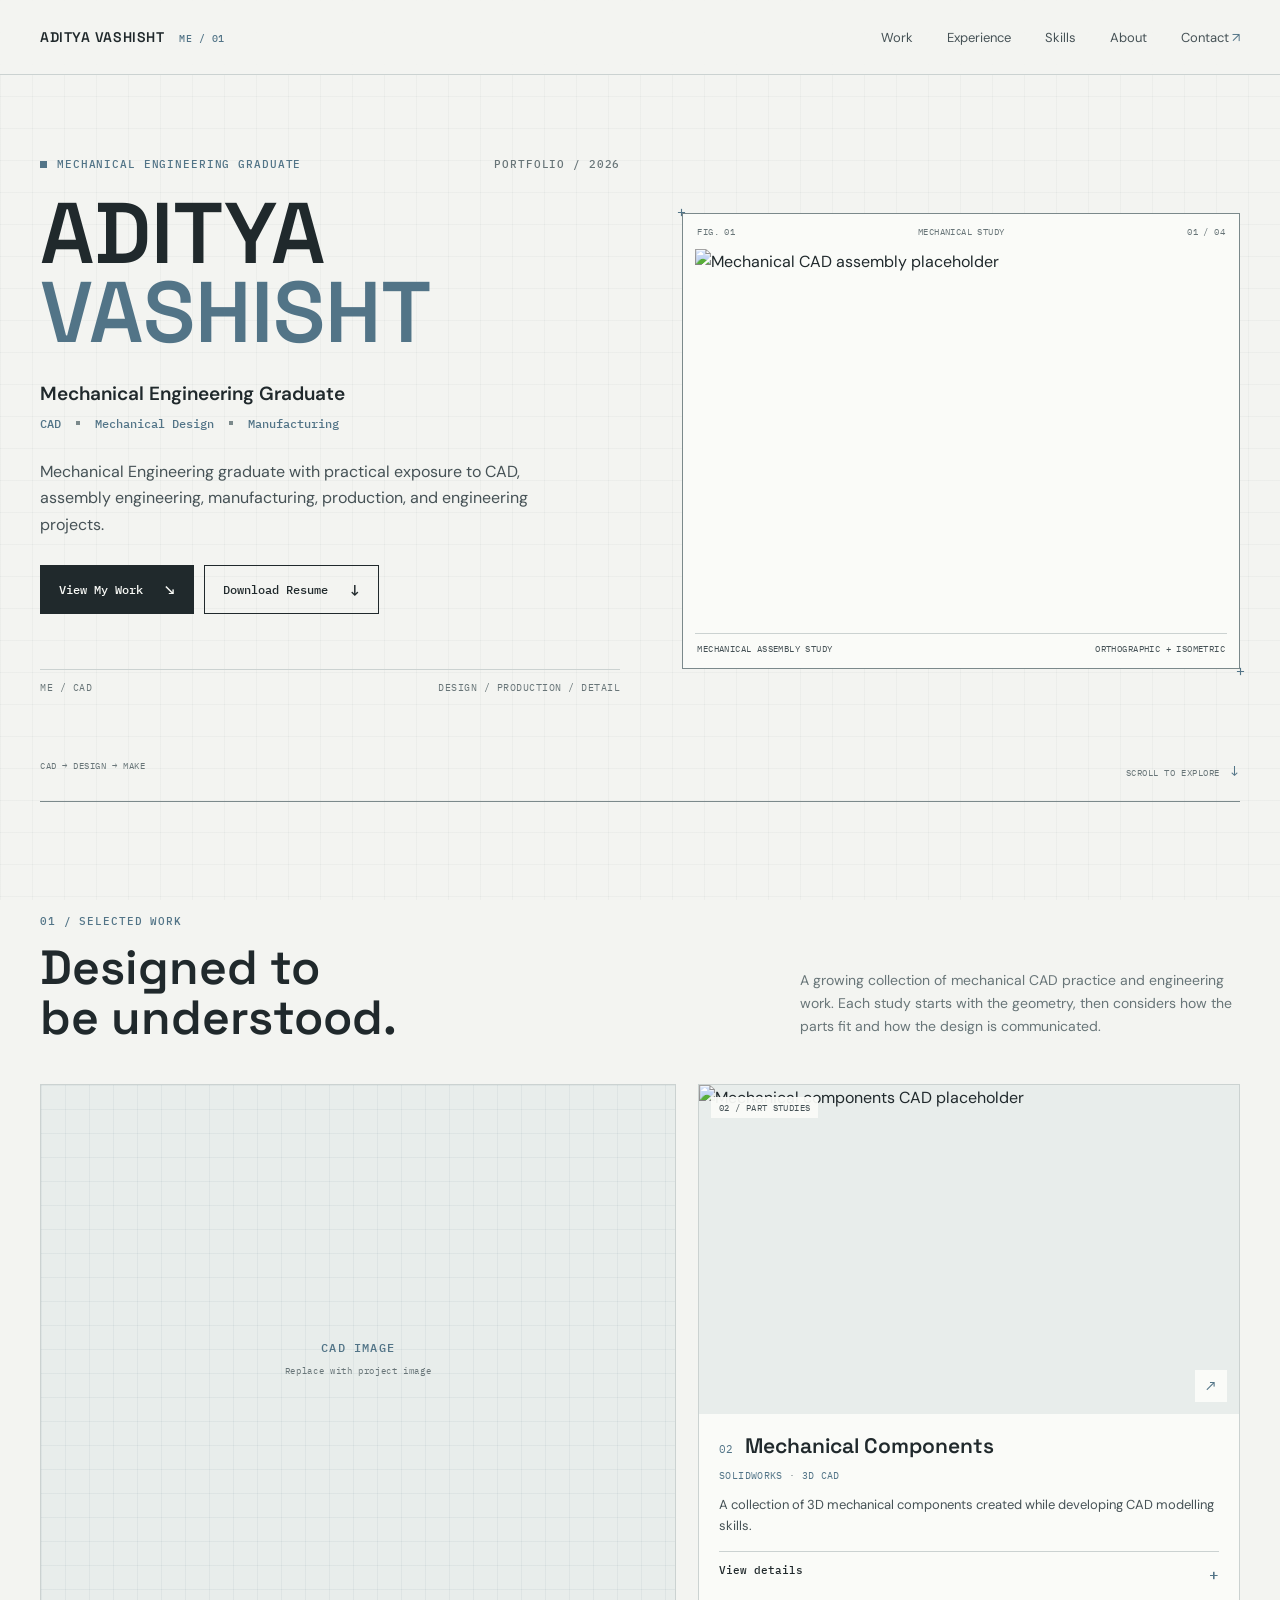
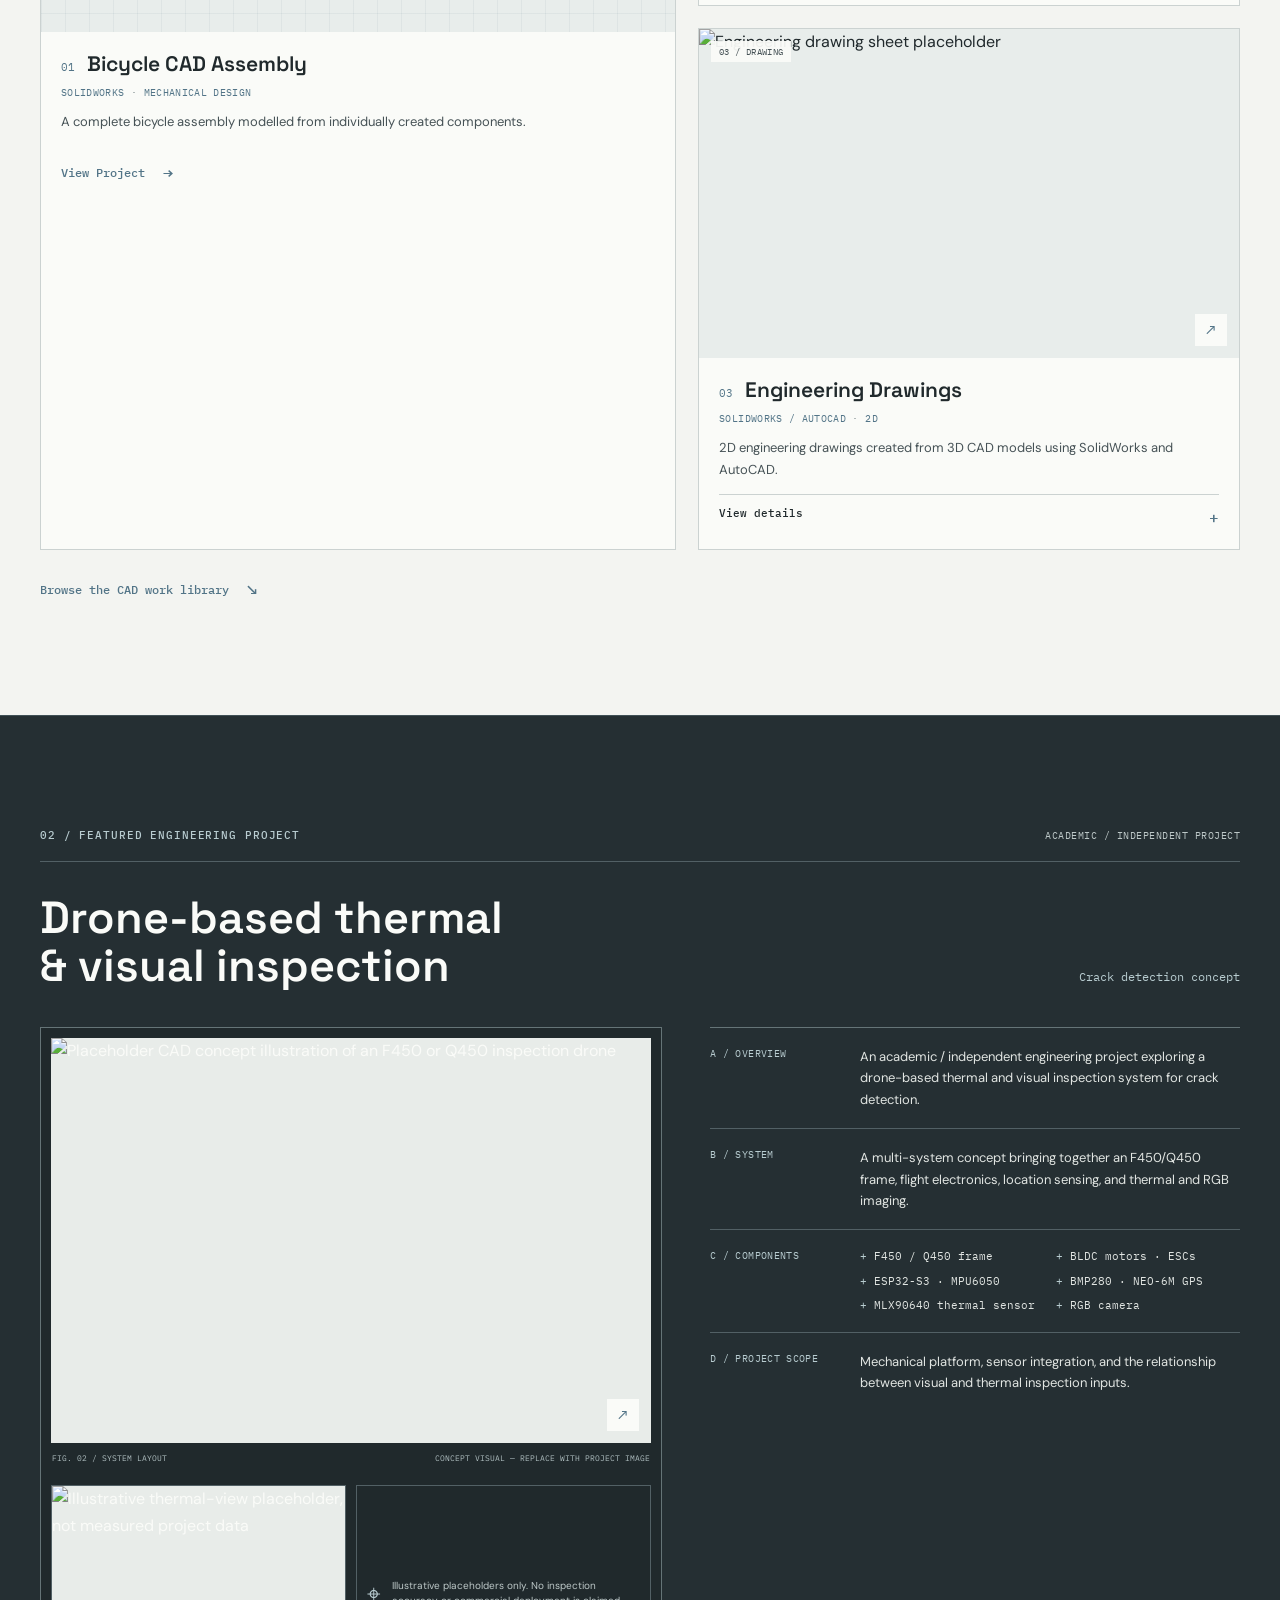
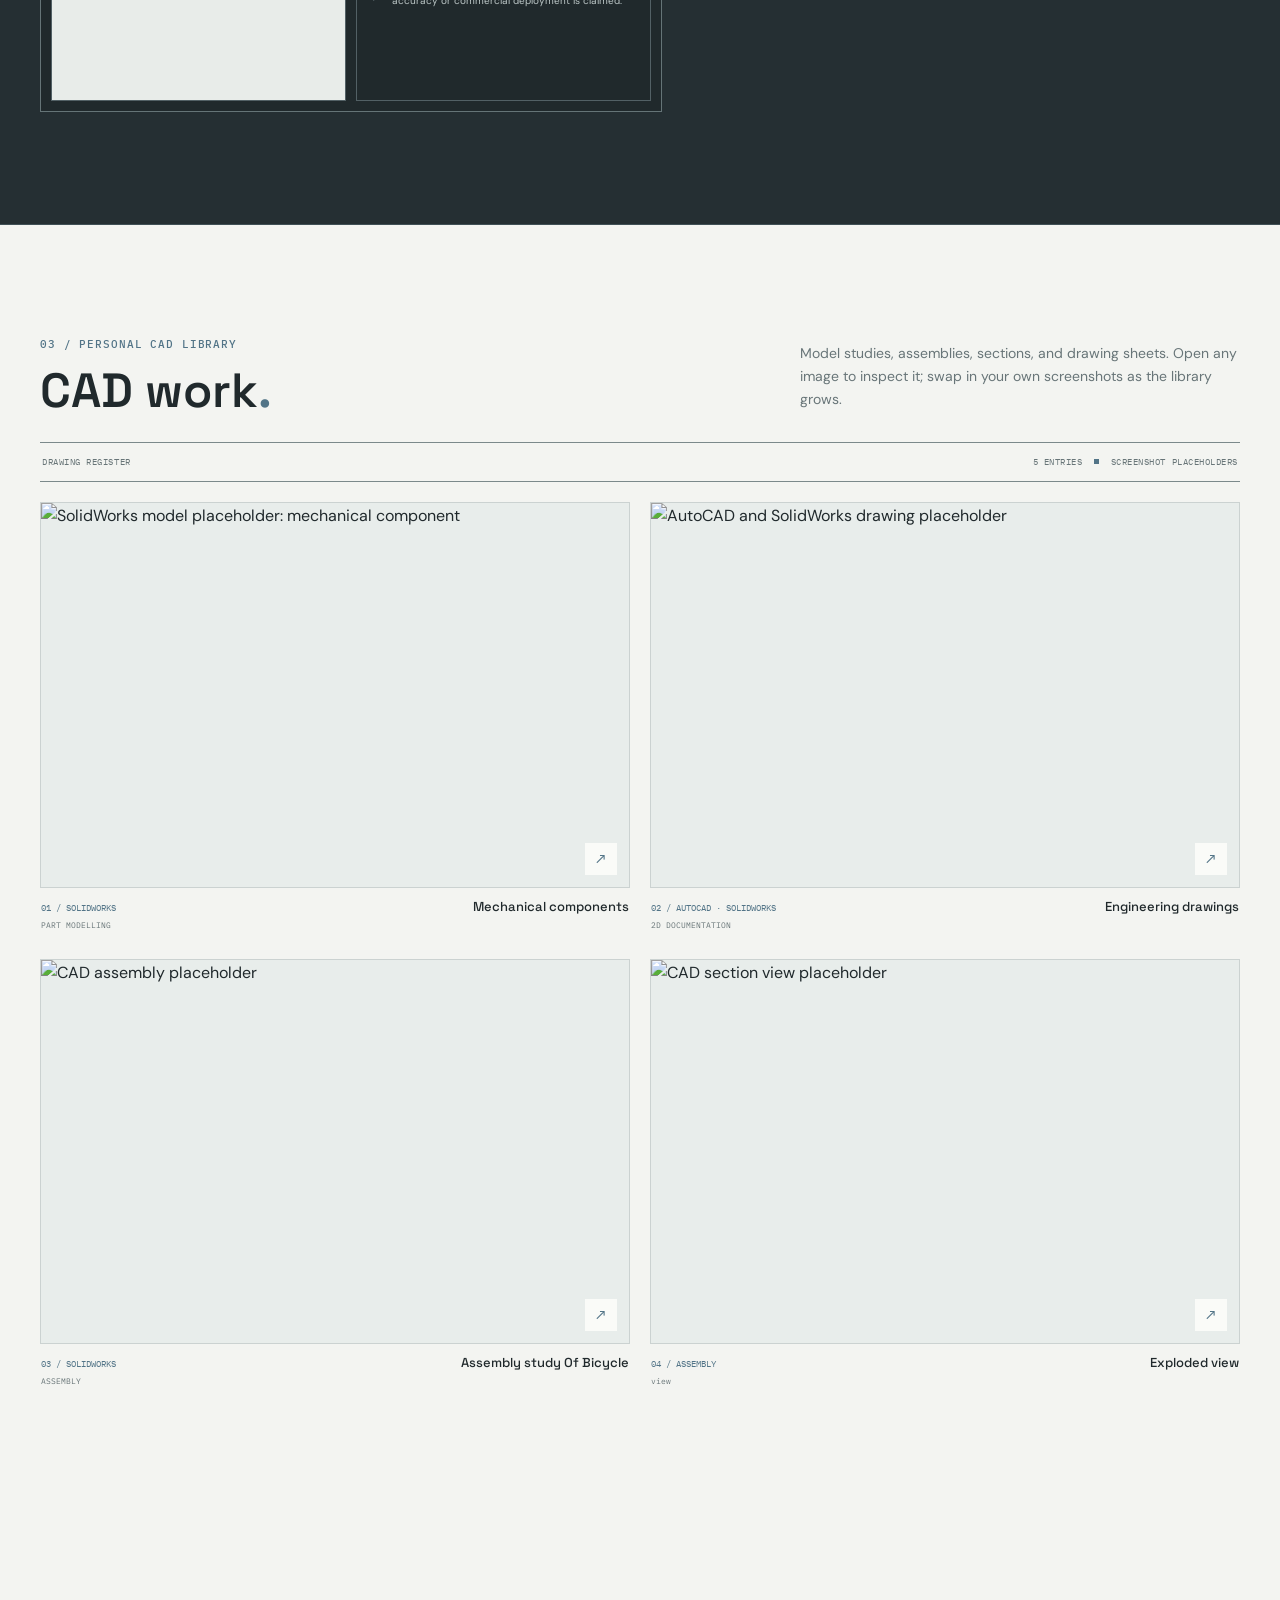
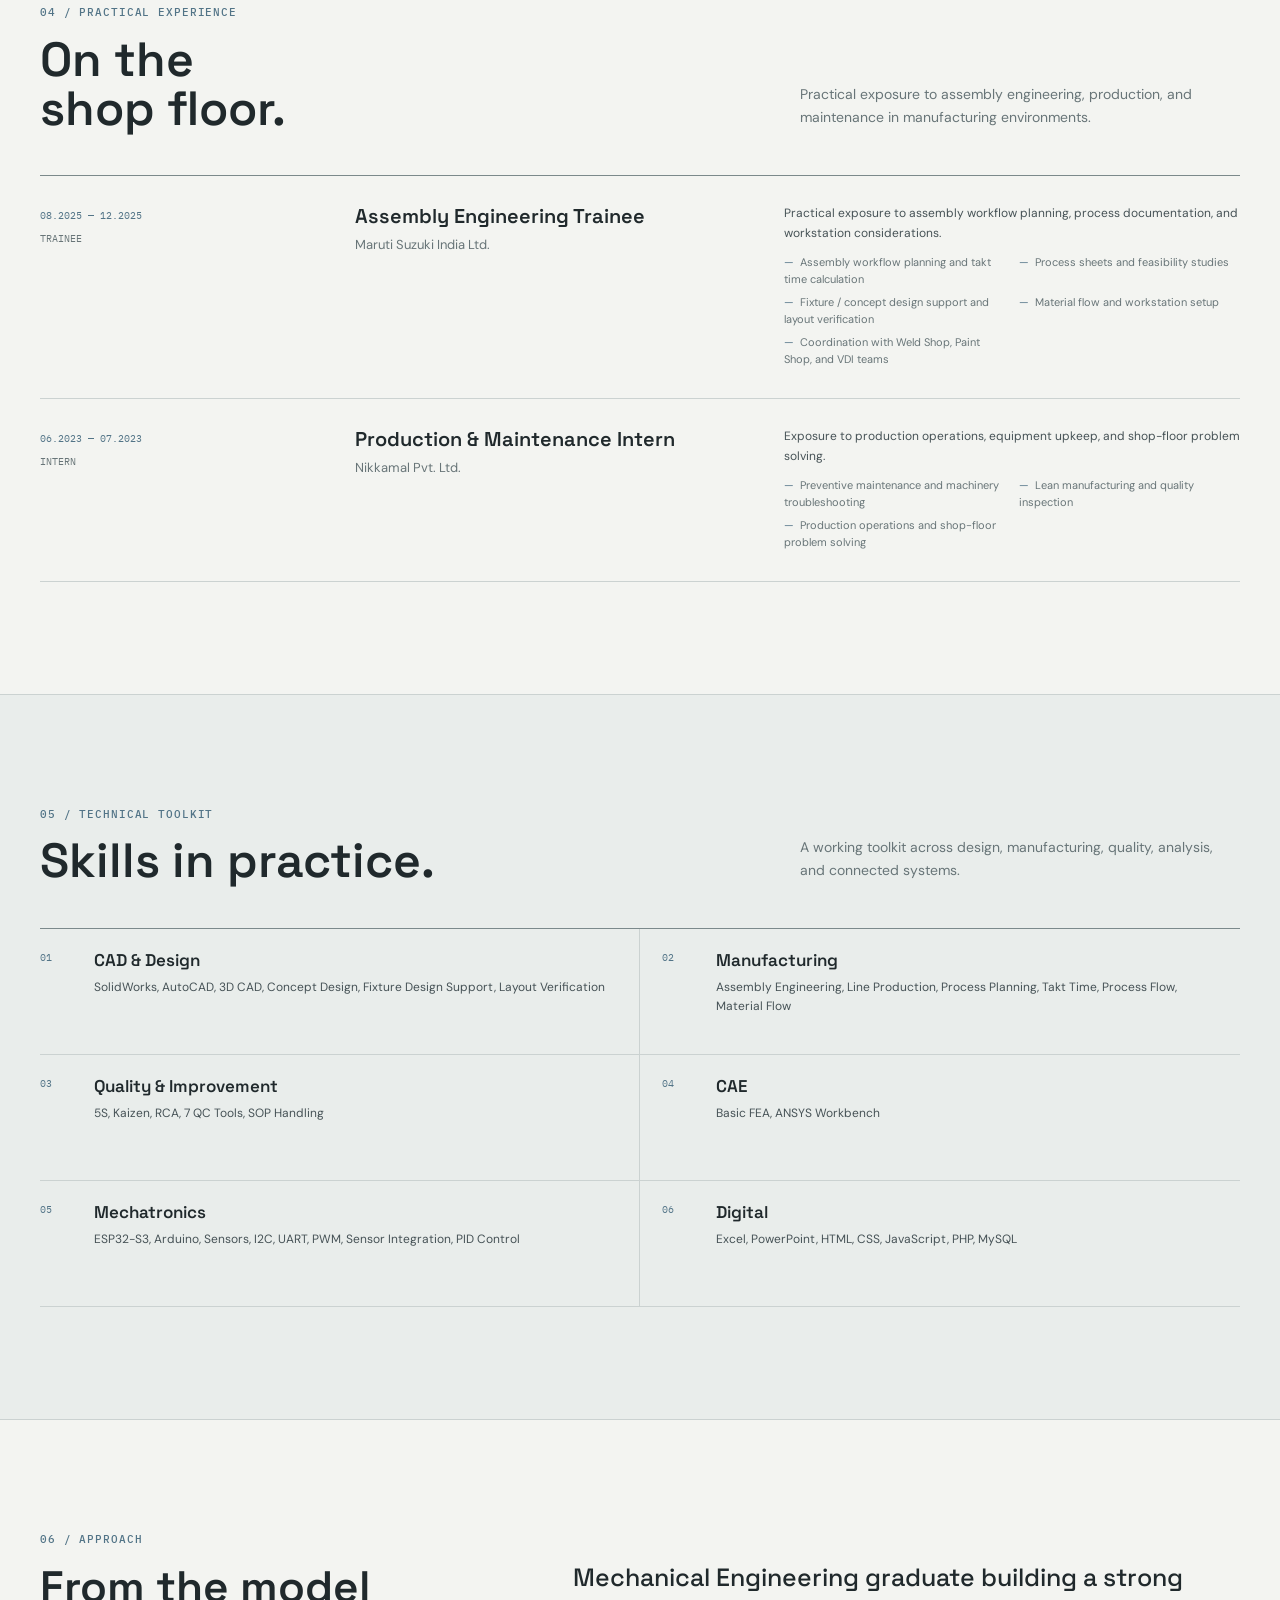
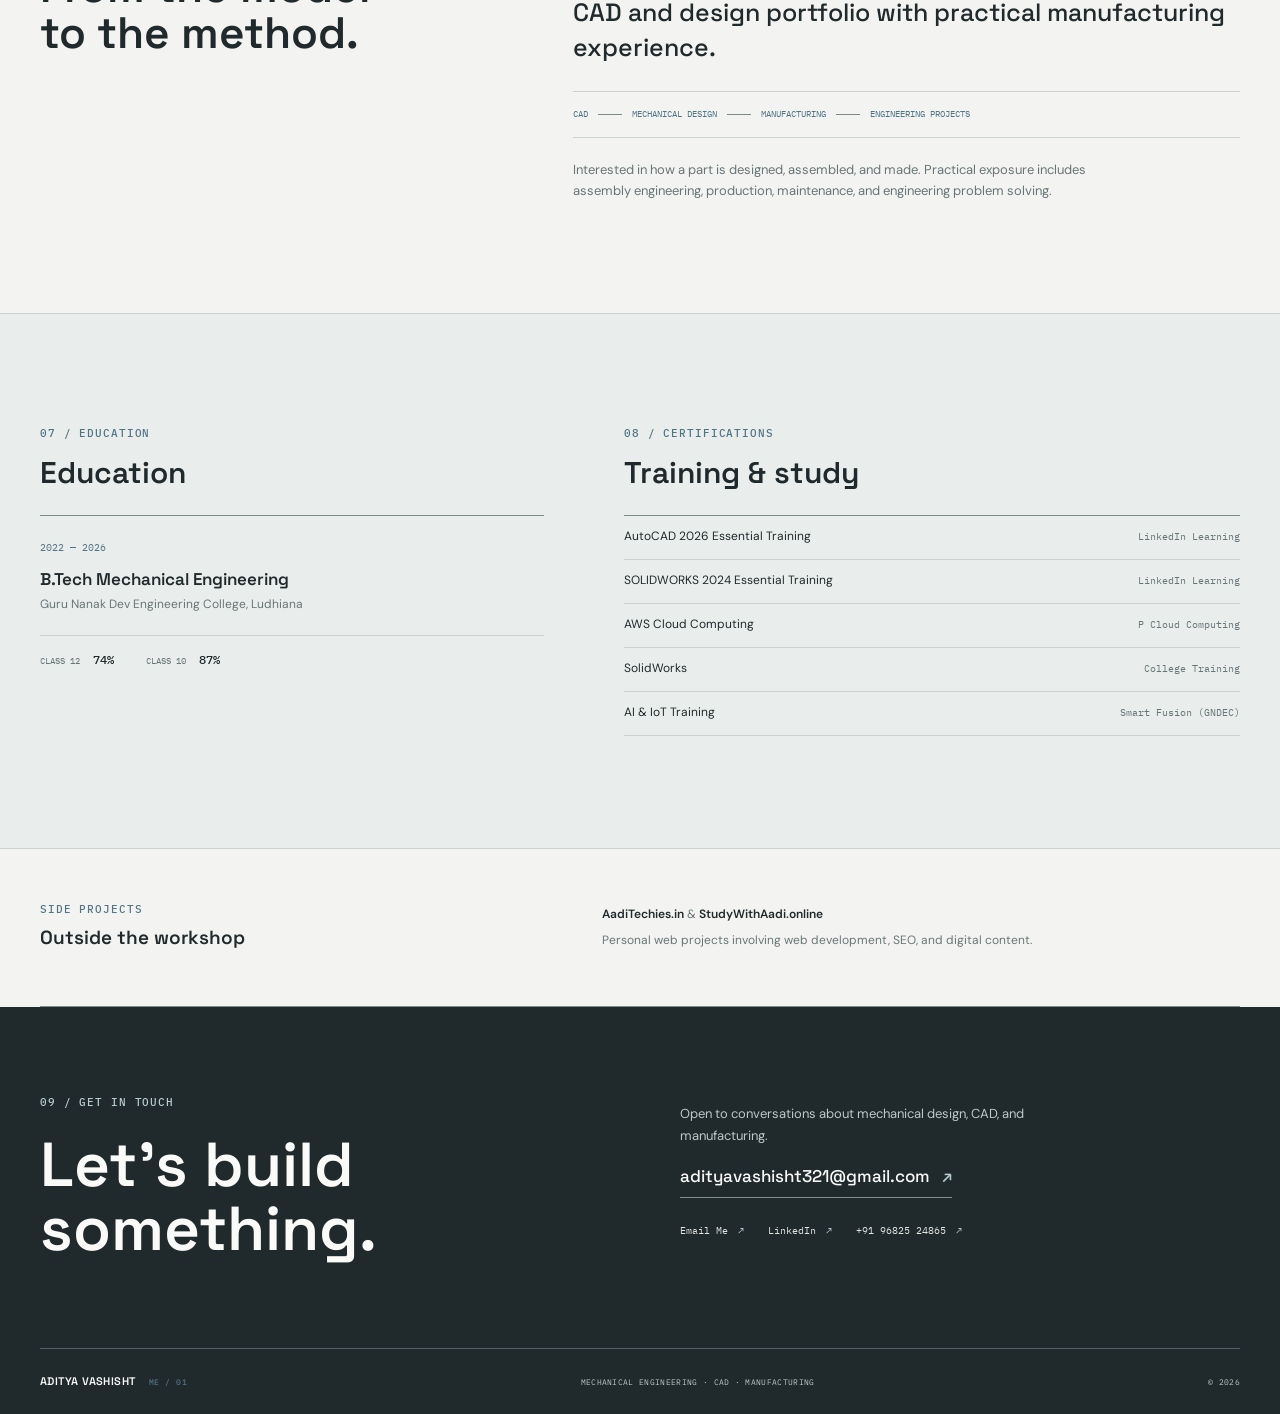
==== index.html @ bb274720 "Add files via upload" ====
<!DOCTYPE html>
<html lang="en">
<head>
    <meta charset="UTF-8">
    <meta name="viewport" content="width=device-width, initial-scale=1.0">
    <meta name="theme-color" content="#f3f4f1">
    <meta name="description" content="Aditya Vashisht, Mechanical Engineering graduate building a CAD and mechanical design portfolio with practical manufacturing experience.">
    <title>Aditya Vashisht | Mechanical Engineering</title>
    <link rel="preconnect" href="https://fonts.googleapis.com">
    <link rel="preconnect" href="https://fonts.gstatic.com" crossorigin>
    <link href="https://fonts.googleapis.com/css2?family=DM+Sans:wght@400;500;600;700&family=IBM+Plex+Mono:wght@400;500;600&family=Space+Grotesk:wght@400;500;600;700&display=swap" rel="stylesheet">
    <link rel="stylesheet" href="style.css">
</head>
<body>
    <a class="skip-link" href="#main">Skip to content</a>
    <nav class="site-nav" aria-label="Main navigation">
        <div class="nav-inner">
            <a class="wordmark" href="#top">ADITYA VASHISHT <span>ME / 01</span></a>
            <button class="menu-toggle" id="menu-toggle" type="button" aria-label="Open navigation" aria-expanded="false" aria-controls="nav-links">
                <span></span><span></span>
            </button>
            <ul class="nav-links" id="nav-links">
                <li><a href="#work">Work</a></li>
                <li><a href="#experience">Experience</a></li>
                <li><a href="#skills">Skills</a></li>
                <li><a href="#about">About</a></li>
                <li><a href="#contact">Contact <span aria-hidden="true">↗</span></a></li>
            </ul>
        </div>
    </nav>

    <main id="main">
        <header class="hero section-wrap" id="top">
            <div class="hero-copy">
                <p class="eyebrow"><span class="status-dot"></span> MECHANICAL ENGINEERING GRADUATE <span class="eyebrow-index">PORTFOLIO / 2026</span></p>
                <h1>ADITYA<br><span>VASHISHT</span></h1>
                <p class="hero-role">Mechanical Engineering Graduate</p>
                <p class="hero-disciplines">CAD <i></i> Mechanical Design <i></i> Manufacturing</p>
                <p class="hero-intro">Mechanical Engineering graduate with practical exposure to CAD, assembly engineering, manufacturing, production, and engineering projects.</p>
                <div class="hero-actions">
                    <a class="button button-dark" href="#work">View My Work <span aria-hidden="true">↘</span></a>
                    <a class="button button-outline" href="resume.docx" target="_blank" rel="noopener">Download Resume <span aria-hidden="true">↓</span></a>
                </div>
                <div class="hero-coordinate"><span>ME / CAD</span><span>DESIGN / PRODUCTION / DETAIL</span></div>
            </div>
            <figure class="hero-drawing drawing-frame">
                <div class="drawing-meta"><span>FIG. 01</span><span>MECHANICAL STUDY</span><span>01 / 04</span></div>
                <img src="assets/images/cad/assembly-placeholder.svg" alt="Mechanical CAD assembly placeholder">
                <figcaption><span>MECHANICAL ASSEMBLY STUDY</span><span>ORTHOGRAPHIC + ISOMETRIC</span></figcaption>
                <span class="drawing-cross cross-a" aria-hidden="true">+</span><span class="drawing-cross cross-b" aria-hidden="true">+</span>
            </figure>
            <div class="hero-foot"><span>CAD → DESIGN → MAKE</span><span>SCROLL TO EXPLORE <b aria-hidden="true">↓</b></span></div>
        </header>

        <section class="work-section section-wrap section-space" id="work">
            <div class="section-heading">
                <div><p class="eyebrow">01 / SELECTED WORK</p><h2>Designed to<br>be understood.</h2></div>
                <p class="section-intro">A growing collection of mechanical CAD practice and engineering work. Each study starts with the geometry, then considers how the parts fit and how the design is communicated.</p>
            </div>
            <div class="project-grid">
                <article class="project-card project-card-main">
                    <a class="image-trigger project-image bicycle-project-image" href="projects/bicycle-cad.html" aria-label="View the Bicycle CAD Assembly project">
                        <img src="assets/images/projects/bicycle/bicycle-main.png" alt="Bicycle CAD assembly project image" loading="lazy">
                        <span class="cad-image-placeholder" hidden><strong>CAD IMAGE</strong><span>Replace with project image</span></span>
                        <span class="image-index">01 / CAD ASSEMBLY</span><span class="image-zoom" aria-hidden="true">↗</span>
                    </a>
                    <div class="project-copy">
                        <div class="project-titleline"><span class="project-number">01</span><h3>Bicycle CAD Assembly</h3></div>
                        <p class="project-software">SOLIDWORKS <span>·</span> MECHANICAL DESIGN</p>
                        <p>A complete bicycle assembly modelled from individually created components.</p>
                        <a class="text-link" href="projects/bicycle-cad.html">View Project <span aria-hidden="true">→</span></a>
                    </div>
                </article>
                <article class="project-card">
                    <button class="image-trigger project-image" type="button" data-lightbox="assets/images/cad/components-placeholder.svg" data-alt="Mechanical components CAD placeholder">
                        <img src="assets/images/cad/components-placeholder.svg" alt="Mechanical components CAD placeholder" loading="lazy">
                        <span class="image-index">02 / PART STUDIES</span><span class="image-zoom" aria-hidden="true">↗</span>
                    </button>
                    <div class="project-copy">
                        <div class="project-titleline"><span class="project-number">02</span><h3>Mechanical Components</h3></div>
                        <p class="project-software">SOLIDWORKS <span>·</span> 3D CAD</p>
                        <p>A collection of 3D mechanical components created while developing CAD modelling skills.</p>
                        <details class="project-details"><summary>View details <span aria-hidden="true">+</span></summary><div><p>Individual model studies explore solid geometry and clear visual presentation. Replace this placeholder with component renders or model screenshots.</p><ul><li>3D part modelling</li><li>Feature-based CAD practice</li></ul></div></details>
                    </div>
                </article>
                <article class="project-card">
                    <button class="image-trigger project-image" type="button" data-lightbox="assets/images/cad/drawing-placeholder.svg" data-alt="Engineering drawing sheet placeholder">
                        <img src="assets/images/cad/drawing-placeholder.svg" alt="Engineering drawing sheet placeholder" loading="lazy">
                        <span class="image-index">03 / DRAWING</span><span class="image-zoom" aria-hidden="true">↗</span>
                    </button>
                    <div class="project-copy">
                        <div class="project-titleline"><span class="project-number">03</span><h3>Engineering Drawings</h3></div>
                        <p class="project-software">SOLIDWORKS / AUTOCAD <span>·</span> 2D</p>
                        <p>2D engineering drawings created from 3D CAD models using SolidWorks and AutoCAD.</p>
                        <details class="project-details"><summary>View details <span aria-hidden="true">+</span></summary><div><p>Drawing studies translate a 3D model into views and sections that help communicate part geometry. Replace this placeholder with your own drawing sheets.</p><ul><li>2D drawing practice</li><li>Views from 3D models</li></ul></div></details>
                    </div>
                </article>
            </div>
            <a class="text-link" href="#cad-work">Browse the CAD work library <span aria-hidden="true">↘</span></a>
        </section>

        <section class="featured-project section-space" id="drone">
            <div class="section-wrap">
                <div class="feature-topline"><p class="eyebrow">02 / FEATURED ENGINEERING PROJECT</p><span class="project-label">ACADEMIC / INDEPENDENT PROJECT</span></div>
                <div class="feature-heading"><h2>Drone-based thermal<br>&amp; visual inspection</h2><p>Crack detection concept</p></div>
                <div class="feature-layout">
                    <div class="feature-media drawing-frame">
                        <button class="image-trigger feature-image" type="button" data-lightbox="assets/images/projects/drone-system-placeholder.svg" data-alt="Placeholder CAD concept illustration of an F450 or Q450 inspection drone">
                            <img src="assets/images/projects/drone-system-placeholder.svg" alt="Placeholder CAD concept illustration of an F450 or Q450 inspection drone" loading="lazy">
                            <span class="image-zoom" aria-hidden="true">↗</span>
                        </button>
                        <div class="feature-media-caption"><span>FIG. 02 / SYSTEM LAYOUT</span><span>CONCEPT VISUAL — REPLACE WITH PROJECT IMAGE</span></div>
                        <div class="feature-secondary-images">
                            <button class="image-trigger" type="button" data-lightbox="assets/images/projects/thermal-visual-placeholder.svg" data-alt="Illustrative thermal-view placeholder, not measured project data">
                                <img src="assets/images/projects/thermal-visual-placeholder.svg" alt="Illustrative thermal-view placeholder, not measured project data" loading="lazy">
                                <span>THERMAL VIEW / PLACEHOLDER</span>
                            </button>
                            <div class="project-note"><span class="note-cross" aria-hidden="true">⌖</span><p>Illustrative placeholders only. No inspection accuracy or commercial deployment is claimed.</p></div>
                        </div>
                    </div>
                    <div class="feature-information">
                        <div class="feature-block"><span class="feature-index">A / OVERVIEW</span><p>An academic / independent engineering project exploring a drone-based thermal and visual inspection system for crack detection.</p></div>
                        <div class="feature-block"><span class="feature-index">B / SYSTEM</span><p>A multi-system concept bringing together an F450/Q450 frame, flight electronics, location sensing, and thermal and RGB imaging.</p></div>
                        <div class="feature-block feature-components"><span class="feature-index">C / COMPONENTS</span><ul><li>F450 / Q450 frame</li><li>BLDC motors · ESCs</li><li>ESP32-S3 · MPU6050</li><li>BMP280 · NEO-6M GPS</li><li>MLX90640 thermal sensor</li><li>RGB camera</li></ul></div>
                        <div class="feature-block feature-scope"><span class="feature-index">D / PROJECT SCOPE</span><p>Mechanical platform, sensor integration, and the relationship between visual and thermal inspection inputs.</p></div>
                    </div>
                </div>
            </div>
        </section>

        <section class="cad-library section-wrap section-space" id="cad-work">
            <div class="section-heading library-heading">
                <div><p class="eyebrow">03 / PERSONAL CAD LIBRARY</p><h2>CAD work<span class="heading-period">.</span></h2></div>
                <p class="section-intro">Model studies, assemblies, sections, and drawing sheets. Open any image to inspect it; swap in your own screenshots as the library grows.</p>
            </div>
            <div class="library-toolbar"><span>DRAWING REGISTER</span><span>5 ENTRIES <i></i> SCREENSHOT PLACEHOLDERS</span></div>
            <div class="library-grid">
                <figure class="library-item"><button class="image-trigger" type="button" data-lightbox="assets/images/cad/components-placeholder.png" data-alt="SolidWorks model placeholder: mechanical component"><img src="assets/images/cad/components-placeholder.png" alt="SolidWorks model placeholder: mechanical component" loading="lazy"><span class="image-zoom" aria-hidden="true">↗</span></button><figcaption><span>01 / SOLIDWORKS</span><strong>Mechanical components</strong><span>PART MODELLING</span></figcaption></figure>
                <figure class="library-item"><button class="image-trigger" type="button" data-lightbox="assets/images/cad/drawing-placeholder.png" data-alt="AutoCAD and SolidWorks drawing placeholder"><img src="assets/images/cad/drawing-placeholder.png" alt="AutoCAD and SolidWorks drawing placeholder" loading="lazy"><span class="image-zoom" aria-hidden="true">↗</span></button><figcaption><span>02 / AUTOCAD · SOLIDWORKS</span><strong>Engineering drawings</strong><span>2D DOCUMENTATION</span></figcaption></figure>
                <figure class="library-item"><button class="image-trigger" type="button" data-lightbox="assets/images/cad/bicycle-main.png" data-alt="CAD assembly placeholder"><img src="assets/images/cad/bicycle-main.png" alt="CAD assembly placeholder" loading="lazy"><span class="image-zoom" aria-hidden="true">↗</span></button><figcaption><span>03 / SOLIDWORKS</span><strong>Assembly study Of Bicycle</strong><span>ASSEMBLY</span></figcaption></figure>
                <figure class="library-item"><button class="image-trigger" type="button" data-lightbox="assets/images/cad/bicycle-exploded.png" data-alt="CAD section view placeholder"><img src="assets/images/cad/bicycle-exploded.png" alt="CAD section view placeholder" loading="lazy"><span class="image-zoom" aria-hidden="true">↗</span></button><figcaption><span>04 / ASSEMBLY</span><strong>Exploded view</strong><span>view</span></figcaption></figure>
            </div>
        </section>

        <section class="experience-section section-wrap section-space" id="experience">
            <div class="section-heading"><div><p class="eyebrow">04 / PRACTICAL EXPERIENCE</p><h2>On the<br>shop floor.</h2></div><p class="section-intro">Practical exposure to assembly engineering, production, and maintenance in manufacturing environments.</p></div>
            <div class="experience-list">
                <article class="experience-item"><div class="experience-date"><span>08.2025 — 12.2025</span><span>TRAINEE</span></div><div class="experience-role"><h3>Assembly Engineering Trainee</h3><p>Maruti Suzuki India Ltd.</p></div><div class="experience-detail"><p>Practical exposure to assembly workflow planning, process documentation, and workstation considerations.</p><ul><li>Assembly workflow planning and takt time calculation</li><li>Process sheets and feasibility studies</li><li>Fixture / concept design support and layout verification</li><li>Material flow and workstation setup</li><li>Coordination with Weld Shop, Paint Shop, and VDI teams</li></ul></div></article>
                <article class="experience-item"><div class="experience-date"><span>06.2023 — 07.2023</span><span>INTERN</span></div><div class="experience-role"><h3>Production &amp; Maintenance Intern</h3><p>Nikkamal Pvt. Ltd.</p></div><div class="experience-detail"><p>Exposure to production operations, equipment upkeep, and shop-floor problem solving.</p><ul><li>Preventive maintenance and machinery troubleshooting</li><li>Lean manufacturing and quality inspection</li><li>Production operations and shop-floor problem solving</li></ul></div></article>
            </div>
        </section>

        <section class="skills-section section-space" id="skills"><div class="section-wrap">
            <div class="section-heading"><div><p class="eyebrow">05 / TECHNICAL TOOLKIT</p><h2>Skills in practice.</h2></div><p class="section-intro">A working toolkit across design, manufacturing, quality, analysis, and connected systems.</p></div>
            <div class="skills-grid">
                <article class="skill-row"><span class="skill-number">01</span><h3>CAD &amp; Design</h3><p>SolidWorks, AutoCAD, 3D CAD, Concept Design, Fixture Design Support, Layout Verification</p></article>
                <article class="skill-row"><span class="skill-number">02</span><h3>Manufacturing</h3><p>Assembly Engineering, Line Production, Process Planning, Takt Time, Process Flow, Material Flow</p></article>
                <article class="skill-row"><span class="skill-number">03</span><h3>Quality &amp; Improvement</h3><p>5S, Kaizen, RCA, 7 QC Tools, SOP Handling</p></article>
                <article class="skill-row"><span class="skill-number">04</span><h3>CAE</h3><p>Basic FEA, ANSYS Workbench</p></article>
                <article class="skill-row"><span class="skill-number">05</span><h3>Mechatronics</h3><p>ESP32-S3, Arduino, Sensors, I2C, UART, PWM, Sensor Integration, PID Control</p></article>
                <article class="skill-row"><span class="skill-number">06</span><h3>Digital</h3><p>Excel, PowerPoint, HTML, CSS, JavaScript, PHP, MySQL</p></article>
            </div>
        </div></section>

        <section class="about-section section-wrap section-space" id="about">
            <div class="about-intro"><p class="eyebrow">06 / APPROACH</p><h2>From the model<br>to the method.</h2></div>
            <div class="about-content"><p class="about-statement">Mechanical Engineering graduate building a strong CAD and design portfolio with practical manufacturing experience.</p><div class="process-line"><span>CAD</span><i></i><span>MECHANICAL DESIGN</span><i></i><span>MANUFACTURING</span><i></i><span>ENGINEERING PROJECTS</span></div><p class="about-detail">Interested in how a part is designed, assembled, and made. Practical exposure includes assembly engineering, production, maintenance, and engineering problem solving.</p></div>
        </section>

        <section class="credentials-section section-space"><div class="section-wrap credentials-grid">
            <div><p class="eyebrow">07 / EDUCATION</p><h2>Education</h2><div class="education-entry"><span class="credential-date">2022 — 2026</span><h3>B.Tech Mechanical Engineering</h3><p>Guru Nanak Dev Engineering College, Ludhiana</p></div><div class="school-results"><span>CLASS 12 <b>74%</b></span><span>CLASS 10 <b>87%</b></span></div></div>
            <div class="certifications"><p class="eyebrow">08 / CERTIFICATIONS</p><h2>Training &amp; study</h2><ul><li><span>AutoCAD 2026 Essential Training</span><b>LinkedIn Learning</b></li><li><span>SOLIDWORKS 2024 Essential Training</span><b>LinkedIn Learning</b></li><li><span>AWS Cloud Computing</span><b>P Cloud Computing</b></li><li><span>SolidWorks</span><b>College Training</b></li><li><span>AI &amp; IoT Training</span><b>Smart Fusion (GNDEC)</b></li></ul></div>
        </div></section>

        <section class="web-projects section-wrap"><div class="web-project-label"><p class="eyebrow">SIDE PROJECTS</p><h2>Outside the workshop</h2></div><div class="web-project-detail"><p><strong>AadiTechies.in</strong> &amp; <strong>StudyWithAadi.online</strong></p><p>Personal web projects involving web development, SEO, and digital content.</p></div></section>

        <section class="contact-section" id="contact"><div class="section-wrap contact-inner"><div><p class="eyebrow">09 / GET IN TOUCH</p><h2>Let's build<br>something.</h2></div><div class="contact-info"><p>Open to conversations about mechanical design, CAD, and manufacturing.</p><a class="contact-email" href="mailto:adityavashisht321@gmail.com">adityavashisht321@gmail.com <span aria-hidden="true">↗</span></a><div class="contact-links"><a href="mailto:adityavashisht321@gmail.com">Email Me <span aria-hidden="true">↗</span></a><a href="https://www.linkedin.com/in/aditya-vashisht-372992316" target="_blank" rel="noopener">LinkedIn <span aria-hidden="true">↗</span></a><a href="tel:+919682524865">+91 96825 24865 <span aria-hidden="true">↗</span></a></div></div></div></section>
    </main>

    <footer class="site-footer"><div class="section-wrap"><a class="wordmark" href="#top">ADITYA VASHISHT <span>ME / 01</span></a><span>MECHANICAL ENGINEERING · CAD · MANUFACTURING</span><span>© 2026</span></div></footer>

    <dialog class="lightbox" id="lightbox" aria-label="Expanded project image"><button class="lightbox-close" type="button" aria-label="Close image viewer">×</button><img id="lightbox-image" alt=""><p class="lightbox-caption"></p></dialog>
    <script src="script.js"></script>
</body>
</html>
---- style.css ----
:root {
    color-scheme: light;
    --paper: #f3f4f1;
    --paper-bright: #fafbf8;
    --ink: #20292c;
    --ink-soft: #465256;
    --muted: #687578;
    --line: #cbd2d1;
    --line-dark: #7b898b;
    --steel: #527487;
    --steel-light: #b8ccd0;
    --panel: #e8edeb;
    --mono: 'IBM Plex Mono', 'Courier New', monospace;
    --display: 'Space Grotesk', 'Trebuchet MS', sans-serif;
    --body: 'DM Sans', 'Segoe UI', sans-serif;
    --content: 1240px;
}

* { box-sizing: border-box; }
html { scroll-behavior: smooth; scroll-padding-top: 82px; }
body {
    margin: 0;
    background: var(--paper);
    color: var(--ink);
    font-family: var(--body);
    font-size: 16px;
    line-height: 1.65;
    -webkit-font-smoothing: antialiased;
}
body::before {
    position: fixed;
    z-index: -1;
    inset: 0;
    background-image: linear-gradient(rgba(56, 76, 80, .035) 1px, transparent 1px), linear-gradient(90deg, rgba(56, 76, 80, .035) 1px, transparent 1px);
    background-size: 32px 32px;
    content: '';
    pointer-events: none;
}
a { color: inherit; }
button { color: inherit; font: inherit; }
img { display: block; max-width: 100%; }
figure { margin: 0; }
::selection { background: var(--steel); color: white; }
:focus-visible { outline: 2px solid var(--steel); outline-offset: 4px; }
.skip-link { position: fixed; z-index: 200; top: 8px; left: 8px; transform: translateY(-150%); padding: 8px 14px; background: var(--ink); color: white; }
.skip-link:focus { transform: translateY(0); }
.section-wrap { width: min(var(--content), calc(100% - 80px)); margin-inline: auto; }
.section-space { padding-block: 112px; }

.site-nav {
    position: sticky;
    z-index: 50;
    top: 0;
    border-bottom: 1px solid var(--line);
    background: rgba(243, 244, 241, .96);
}
.nav-inner { display: flex; width: min(1360px, calc(100% - 80px)); min-height: 74px; margin: auto; align-items: center; justify-content: space-between; }
.wordmark { text-decoration: none; font: 600 14px/1 var(--display); letter-spacing: .04em; }
.wordmark span { margin-left: 10px; color: var(--steel); font: 500 10px/1 var(--mono); }
.nav-links { display: flex; margin: 0; padding: 0; align-items: center; gap: 34px; list-style: none; }
.nav-links a { color: var(--ink-soft); font-size: 13px; text-decoration: none; transition: color .18s ease; }
.nav-links a:hover { color: var(--steel); }
.nav-links a span { color: var(--steel); }
.menu-toggle { display: none; }

.hero {
    position: relative;
    display: grid;
    min-height: 676px;
    padding-top: 82px;
    padding-bottom: 76px;
    align-items: center;
    grid-template-columns: 1.02fr .98fr;
    column-gap: 62px;
    border-bottom: 1px solid var(--line-dark);
}
.hero-copy { padding-bottom: 30px; }
.eyebrow { display: flex; margin: 0 0 22px; align-items: center; gap: 10px; color: var(--steel); font: 500 11px/1.4 var(--mono); letter-spacing: .08em; }
.status-dot { width: 7px; height: 7px; background: var(--steel); }
.eyebrow-index { margin-left: auto; color: var(--muted); }
.hero h1 { margin: 0; font: 600 86px/.91 var(--display); letter-spacing: 0; }
.hero h1 span { color: var(--steel); }
.hero-role { margin: 27px 0 4px; font-size: 19px; font-weight: 600; }
.hero-disciplines { margin: 0; color: var(--steel); font: 500 12px/1.8 var(--mono); }
.hero-disciplines i { display: inline-block; width: 4px; height: 4px; margin: 0 8px 3px; background: var(--line-dark); }
.hero-intro { max-width: 510px; margin: 24px 0 27px; color: var(--ink-soft); font-size: 16px; }
.hero-actions { display: flex; flex-wrap: wrap; gap: 10px; }
.button { display: inline-flex; min-height: 49px; padding: 0 18px; align-items: center; justify-content: center; gap: 22px; border: 1px solid var(--ink); font: 500 12px/1 var(--mono); text-decoration: none; transition: color .18s ease, background .18s ease, border-color .18s ease; }
.button span { font-size: 16px; }
.button-dark { background: var(--ink); color: var(--paper-bright); }
.button-dark:hover { border-color: var(--steel); background: var(--steel); }
.button-outline:hover { border-color: var(--steel); color: var(--steel); }
.hero-coordinate { display: flex; margin-top: 55px; padding-top: 11px; justify-content: space-between; border-top: 1px solid var(--line); color: var(--muted); font: 10px/1.4 var(--mono); letter-spacing: .05em; }
.drawing-frame { position: relative; border: 1px solid var(--line-dark); background: var(--paper-bright); }
.hero-drawing { padding: 12px; }
.drawing-meta, .hero-drawing figcaption { display: flex; padding: 0 2px; justify-content: space-between; color: var(--muted); font: 9px/1.4 var(--mono); letter-spacing: .045em; }
.hero-drawing img { width: 100%; aspect-ratio: 1.42; margin: 10px 0; object-fit: cover; }
.hero-drawing figcaption { padding-top: 9px; border-top: 1px solid var(--line); color: var(--ink-soft); }
.drawing-cross { position: absolute; color: var(--steel); font: 15px/1 var(--mono); }
.cross-a { top: -10px; left: -6px; }
.cross-b { right: -6px; bottom: -10px; }
.hero-foot { position: absolute; right: 0; bottom: 20px; left: 0; display: flex; justify-content: space-between; color: var(--muted); font: 9px/1.4 var(--mono); letter-spacing: .06em; }
.hero-foot b { padding-left: 5px; color: var(--steel); font-size: 15px; font-weight: 400; }

.section-heading { display: grid; margin-bottom: 42px; align-items: end; grid-template-columns: 1fr .66fr; gap: 50px; }
.section-heading .eyebrow { margin-bottom: 14px; }
.section-heading h2, .about-intro h2, .contact-inner h2 { margin: 0; font: 600 48px/1.03 var(--display); letter-spacing: 0; }
.section-intro { max-width: 440px; margin: 0 0 4px auto; color: var(--muted); font-size: 14px; }
.project-grid { display: grid; grid-template-columns: 1.08fr .92fr; gap: 22px; }
.project-card { min-width: 0; border: 1px solid var(--line); background: var(--paper-bright); }
.project-card-main { grid-row: span 2; }
.image-trigger { position: relative; display: block; width: 100%; padding: 0; overflow: hidden; border: 0; background: var(--panel); cursor: zoom-in; text-align: left; }
.image-trigger img { width: 100%; height: 100%; object-fit: cover; transition: transform .35s ease, filter .35s ease; }
.image-trigger:hover img { transform: scale(1.018); filter: contrast(1.02); }
.project-image { aspect-ratio: 1.64; }
.project-card-main .project-image { aspect-ratio: 1.16; }
.image-index { position: absolute; top: 12px; left: 12px; padding: 6px 8px; background: rgba(250, 251, 248, .94); color: var(--ink-soft); font: 9px/1 var(--mono); letter-spacing: .04em; }
.image-zoom { position: absolute; right: 12px; bottom: 12px; display: grid; width: 32px; height: 32px; place-items: center; background: var(--paper-bright); color: var(--steel); font: 16px/1 var(--mono); }
.project-copy { padding: 19px 20px 20px; }
.project-titleline { display: flex; align-items: baseline; gap: 12px; }
.project-number { color: var(--steel); font: 11px/1 var(--mono); }
.project-titleline h3 { margin: 0; font: 600 21px/1.25 var(--display); }
.project-software { margin: 8px 0 11px; color: var(--steel); font: 10px/1.5 var(--mono); letter-spacing: .035em; }
.project-software span { color: var(--line-dark); }
.project-copy > p:not(.project-software) { margin: 0; color: var(--ink-soft); font-size: 13px; line-height: 1.65; }
.project-details { margin-top: 14px; border-top: 1px solid var(--line); }
.project-details summary { display: flex; padding-top: 11px; justify-content: space-between; color: var(--ink); cursor: pointer; font: 500 11px/1.4 var(--mono); list-style: none; }
.project-details summary::-webkit-details-marker { display: none; }
.project-details summary span { color: var(--steel); font-size: 16px; transition: transform .2s ease; }
.project-details[open] summary span { transform: rotate(45deg); }
.project-details > div { padding: 9px 0 2px; color: var(--muted); font-size: 12px; }
.project-details p { margin: 0 0 8px; }
.project-details ul { display: flex; margin: 0; padding: 0; flex-wrap: wrap; gap: 5px 16px; list-style: none; color: var(--ink-soft); }
.project-details li::before { padding-right: 6px; color: var(--steel); content: '—'; }
.text-link { display: inline-flex; margin-top: 28px; align-items: center; gap: 18px; color: var(--steel); font: 500 12px/1.5 var(--mono); text-decoration: none; }
.text-link span { font-size: 17px; transition: transform .2s ease; }
.text-link:hover span { transform: translate(3px, 3px); }

.featured-project { overflow: hidden; border-block: 1px solid #405056; background: #252f33; color: var(--paper-bright); }
.featured-project::before { position: absolute; content: ''; }
.feature-topline { display: flex; padding-bottom: 17px; align-items: center; justify-content: space-between; border-bottom: 1px solid #526065; }
.feature-topline .eyebrow { margin: 0; color: var(--steel-light); }
.project-label { color: #bdc8c8; font: 10px/1.5 var(--mono); letter-spacing: .05em; }
.feature-heading { display: flex; margin: 32px 0 36px; align-items: end; justify-content: space-between; gap: 24px; }
.feature-heading h2 { margin: 0; font: 600 45px/1.08 var(--display); }
.feature-heading > p { margin: 0 0 5px; color: var(--steel-light); font: 12px/1.5 var(--mono); }
.feature-layout { display: grid; grid-template-columns: 1.08fr .92fr; gap: 48px; }
.feature-media { align-self: start; padding: 10px; border-color: #657477; background: #20292c; }
.feature-image { aspect-ratio: 1.48; background: #e8ece9; }
.feature-image img { object-fit: cover; }
.feature-media-caption { display: flex; padding: 9px 1px 11px; justify-content: space-between; color: #aebdbf; font: 8px/1.5 var(--mono); }
.feature-secondary-images { display: grid; padding-top: 10px; grid-template-columns: 1fr 1fr; gap: 10px; }
.feature-secondary-images button { position: relative; min-width: 0; padding: 0; border: 1px solid #526065; background: #e8ece9; cursor: zoom-in; }
.feature-secondary-images button img { width: 100%; aspect-ratio: 1.54; object-fit: cover; }
.feature-secondary-images button > span { display: block; padding: 6px; background: #20292c; color: #c5cece; font: 8px/1.4 var(--mono); }
.project-note { display: flex; padding: 10px; align-items: center; gap: 11px; border: 1px solid #526065; color: #bdc8c8; }
.note-cross { color: var(--steel-light); font: 24px/1 var(--mono); }
.project-note p { margin: 0; font-size: 10px; line-height: 1.5; }
.feature-information { border-top: 1px solid #657477; }
.feature-block { display: grid; padding: 18px 0; grid-template-columns: 132px 1fr; gap: 18px; border-bottom: 1px solid #526065; }
.feature-index { color: var(--steel-light); font: 10px/1.6 var(--mono); letter-spacing: .035em; }
.feature-block > p { margin: 0; color: #e1e5e2; font-size: 13px; }
.feature-components ul { display: grid; margin: 0; padding: 0; grid-template-columns: 1fr 1fr; gap: 8px 12px; list-style: none; color: #e1e5e2; font: 11px/1.5 var(--mono); }
.feature-components li::before { padding-right: 7px; color: var(--steel-light); content: '+'; }
.feature-scope { border-bottom: 0; }

.library-heading { margin-bottom: 27px; }
.heading-period { color: var(--steel); }
.library-toolbar { display: flex; min-height: 40px; padding: 0 2px; align-items: center; justify-content: space-between; border-top: 1px solid var(--line-dark); border-bottom: 1px solid var(--line-dark); color: var(--muted); font: 9px/1.4 var(--mono); letter-spacing: .06em; }
.library-toolbar i { display: inline-block; width: 5px; height: 5px; margin: 0 6px 1px; background: var(--steel); }
.library-grid { display: grid; padding-top: 20px; grid-template-columns: repeat(12, 1fr); gap: 28px 20px; }
.library-item { min-width: 0; margin: 0; grid-column: span 6; }
.library-item-wide { grid-column: span 6; }
.library-item:nth-child(3), .library-item:nth-child(4) { grid-column: span 6; }
.library-item .image-trigger { aspect-ratio: 1.53; border: 1px solid var(--line); background: #e8edeb; }
.library-item figcaption { display: grid; padding: 10px 1px 0; align-items: baseline; grid-template-columns: 1fr 1fr; gap: 4px 12px; }
.library-item figcaption span { color: var(--steel); font: 9px/1.4 var(--mono); }
.library-item figcaption strong { text-align: right; font: 500 13px/1.35 var(--display); }
.library-item figcaption span:last-child { grid-column: 1 / -1; color: var(--muted); font-size: 8px; }

.experience-section { padding-top: 106px; }
.experience-list { border-top: 1px solid var(--line-dark); }
.experience-item { display: grid; padding: 28px 0 30px; grid-template-columns: .75fr 1.05fr 1.2fr; gap: 30px; border-bottom: 1px solid var(--line); }
.experience-date { display: flex; padding-top: 4px; flex-direction: column; gap: 8px; color: var(--steel); font: 10px/1.5 var(--mono); }
.experience-date span + span { color: var(--muted); }
.experience-role h3 { margin: 0; font: 600 20px/1.25 var(--display); }
.experience-role p { margin: 5px 0 0; color: var(--muted); font-size: 13px; }
.experience-detail > p { margin: 0 0 10px; color: var(--ink-soft); font-size: 12px; }
.experience-detail ul { display: grid; margin: 0; padding: 0; grid-template-columns: 1fr 1fr; gap: 6px 14px; list-style: none; color: var(--muted); font-size: 11px; line-height: 1.55; }
.experience-detail li::before { padding-right: 6px; color: var(--steel); content: '—'; }

.skills-section { border-block: 1px solid var(--line); background: #e9edeb; }
.skills-grid { display: grid; grid-template-columns: 1fr 1fr; border-top: 1px solid var(--line-dark); }
.skill-row { display: grid; min-height: 126px; padding: 20px 20px 20px 0; align-content: start; grid-template-columns: 38px 1fr; gap: 7px 16px; border-bottom: 1px solid var(--line); }
.skill-row:nth-child(odd) { border-right: 1px solid var(--line); }
.skill-row:nth-child(even) { padding-left: 22px; }
.skill-number { padding-top: 4px; color: var(--steel); font: 10px/1 var(--mono); }
.skill-row h3 { margin: 0; font: 600 17px/1.3 var(--display); }
.skill-row p { grid-column: 2; margin: 0; color: var(--ink-soft); font-size: 12px; line-height: 1.6; }

.about-section { display: grid; grid-template-columns: .82fr 1.18fr; gap: 70px; }
.about-intro .eyebrow { margin-bottom: 18px; }
.about-intro h2 { font-size: 44px; }
.about-content { padding-top: 28px; }
.about-statement { max-width: 660px; margin: 0 0 26px; font: 500 25px/1.4 var(--display); }
.process-line { display: flex; padding: 16px 0; flex-wrap: wrap; align-items: center; gap: 10px; border-block: 1px solid var(--line); color: var(--steel); font: 9px/1.4 var(--mono); }
.process-line i { width: 24px; height: 1px; background: var(--line-dark); }
.about-detail { max-width: 570px; margin: 21px 0 0; color: var(--muted); font-size: 13px; }

.credentials-section { border-block: 1px solid var(--line); background: #e9edeb; }
.credentials-grid { display: grid; grid-template-columns: .9fr 1.1fr; gap: 80px; }
.credentials-grid h2 { margin: 0 0 24px; font: 600 30px/1.2 var(--display); }
.credentials-grid .eyebrow { margin-bottom: 13px; }
.education-entry { padding: 17px 0 20px; border-top: 1px solid var(--line-dark); border-bottom: 1px solid var(--line); }
.credential-date { color: var(--steel); font: 10px/1.5 var(--mono); }
.education-entry h3 { margin: 9px 0 3px; font: 600 17px/1.4 var(--display); }
.education-entry p { margin: 0; color: var(--muted); font-size: 12px; }
.school-results { display: flex; padding-top: 16px; gap: 32px; color: var(--muted); font: 9px/1.4 var(--mono); }
.school-results b { padding-left: 8px; color: var(--ink); font-size: 12px; font-weight: 500; }
.certifications ul { margin: 0; padding: 0; border-top: 1px solid var(--line-dark); list-style: none; }
.certifications li { display: flex; min-height: 44px; padding: 10px 0; align-items: center; justify-content: space-between; gap: 18px; border-bottom: 1px solid var(--line); font-size: 12px; }
.certifications li b { color: var(--muted); font: 10px/1.4 var(--mono); text-align: right; }

.web-projects { display: grid; padding-block: 53px; grid-template-columns: .9fr 1.1fr; gap: 40px; border-bottom: 1px solid var(--line-dark); }
.web-project-label .eyebrow { margin-bottom: 8px; }
.web-project-label h2 { margin: 0; font: 600 19px/1.4 var(--display); }
.web-project-detail { display: flex; flex-direction: column; justify-content: center; }
.web-project-detail p { margin: 3px 0; color: var(--muted); font-size: 12px; }
.web-project-detail strong { color: var(--ink); font-weight: 600; }

.contact-section { padding-block: 88px; background: var(--ink); color: var(--paper-bright); }
.contact-inner { display: grid; grid-template-columns: 1fr 1fr; gap: 80px; }
.contact-inner .eyebrow { color: var(--steel-light); }
.contact-inner h2 { font-size: 62px; }
.contact-info { padding-top: 8px; }
.contact-info > p { max-width: 360px; margin: 0 0 18px; color: #bdc8c8; font-size: 13px; }
.contact-email { display: inline-flex; padding-bottom: 7px; align-items: center; gap: 12px; border-bottom: 1px solid #839092; font: 500 17px/1.5 var(--display); text-decoration: none; }
.contact-email span, .contact-links a span { color: var(--steel-light); }
.contact-links { display: flex; margin-top: 25px; flex-wrap: wrap; gap: 10px 24px; }
.contact-links a { color: #e1e5e2; font: 10px/1.6 var(--mono); text-decoration: none; }
.contact-links a:hover, .contact-email:hover { color: var(--steel-light); }
.contact-links a span { padding-left: 4px; }
.site-footer { background: var(--ink); color: #bec8c8; }
.site-footer > div { display: flex; min-height: 66px; align-items: center; justify-content: space-between; gap: 18px; border-top: 1px solid #526065; font: 8px/1.5 var(--mono); letter-spacing: .04em; }
.site-footer .wordmark { color: var(--paper-bright); font: 600 11px/1 var(--display); }
.site-footer .wordmark span { font: 500 8px/1 var(--mono); }

.lightbox { position: fixed; width: min(1100px, calc(100% - 36px)); max-width: none; max-height: min(90vh, 900px); padding: 44px 18px 18px; overflow: visible; border: 1px solid #768387; background: var(--paper); color: var(--ink); }
.lightbox::backdrop { background: rgba(20, 28, 31, .88); }
.lightbox img { width: 100%; max-height: calc(90vh - 115px); object-fit: contain; background: var(--paper-bright); }
.lightbox-caption { margin: 10px 0 0; color: var(--muted); font: 10px/1.5 var(--mono); }
.lightbox-close { position: absolute; top: 8px; right: 11px; display: grid; width: 32px; height: 32px; padding: 0; place-items: center; border: 1px solid var(--line-dark); background: transparent; cursor: pointer; font-size: 23px; line-height: 1; }

@media (max-width: 900px) {
    .section-wrap { width: min(var(--content), calc(100% - 48px)); }
    .nav-inner { width: calc(100% - 48px); }
    .hero { min-height: 630px; column-gap: 32px; }
    .hero h1 { font-size: 70px; }
    .section-space { padding-block: 88px; }
    .section-heading { gap: 28px; }
    .feature-layout { gap: 28px; }
    .feature-block { grid-template-columns: 105px 1fr; gap: 12px; }
    .experience-item { grid-template-columns: .65fr 1fr 1.2fr; gap: 18px; }
    .credentials-grid { gap: 44px; }
    .about-section { gap: 40px; }
}

@media (max-width: 700px) {
    html { scroll-padding-top: 70px; }
    .section-wrap { width: calc(100% - 36px); }
    .section-space { padding-block: 70px; }
    .nav-inner { width: calc(100% - 36px); min-height: 64px; }
    .wordmark { font-size: 12px; }
    .wordmark span { margin-left: 6px; font-size: 9px; }
    .menu-toggle { display: flex; width: 40px; height: 40px; padding: 11px 8px; flex-direction: column; justify-content: center; gap: 6px; border: 1px solid var(--line-dark); background: transparent; cursor: pointer; }
    .menu-toggle span { display: block; width: 100%; height: 1px; background: var(--ink); transition: transform .18s ease; }
    .menu-toggle[aria-expanded='true'] span:first-child { transform: translateY(3.5px) rotate(45deg); }
    .menu-toggle[aria-expanded='true'] span:last-child { transform: translateY(-3.5px) rotate(-45deg); }
    .nav-links { position: absolute; top: 63px; right: 0; left: 0; display: none; padding: 10px 18px 18px; flex-direction: column; align-items: stretch; gap: 0; border-bottom: 1px solid var(--line-dark); background: var(--paper); }
    .nav-links.is-open { display: flex; }
    .nav-links li { border-top: 1px solid var(--line); }
    .nav-links a { display: block; padding: 12px 0; font-size: 14px; }
    .hero { min-height: auto; padding-top: 58px; padding-bottom: 68px; grid-template-columns: 1fr; gap: 31px; }
    .hero-copy { padding-bottom: 0; }
    .eyebrow { margin-bottom: 17px; font-size: 9px; }
    .eyebrow-index { font-size: 8px; }
    .hero h1 { font-size: 64px; }
    .hero-role { margin-top: 20px; font-size: 17px; }
    .hero-disciplines { font-size: 10px; }
    .hero-intro { max-width: 460px; margin: 16px 0 22px; font-size: 14px; }
    .button { min-height: 46px; padding-inline: 13px; gap: 12px; font-size: 10px; }
    .hero-coordinate { margin-top: 31px; font-size: 8px; }
    .hero-drawing { max-width: 550px; }
    .hero-drawing img { aspect-ratio: 1.5; }
    .hero-foot { bottom: 19px; font-size: 8px; }
    .section-heading { margin-bottom: 27px; grid-template-columns: 1fr; gap: 13px; }
    .section-heading h2 { font-size: 39px; }
    .section-intro { margin: 0; font-size: 13px; }
    .project-grid { grid-template-columns: 1fr; gap: 15px; }
    .project-card-main { grid-row: auto; }
    .project-image, .project-card-main .project-image { aspect-ratio: 1.48; }
    .project-copy { padding: 16px; }
    .project-titleline h3 { font-size: 19px; }
    .project-copy > p:not(.project-software) { font-size: 12px; }
    .featured-project .section-wrap { width: calc(100% - 36px); }
    .feature-topline { align-items: start; gap: 12px; }
    .feature-topline .eyebrow { max-width: 210px; font-size: 8px; }
    .project-label { max-width: 135px; font-size: 8px; text-align: right; }
    .feature-heading { margin: 26px 0 23px; align-items: start; flex-direction: column; gap: 8px; }
    .feature-heading h2 { font-size: 34px; }
    .feature-heading > p { font-size: 10px; }
    .feature-layout { grid-template-columns: 1fr; gap: 24px; }
    .feature-media { padding: 7px; }
    .feature-media-caption { gap: 8px; font-size: 7px; }
    .feature-secondary-images { gap: 7px; }
    .feature-secondary-images button > span { font-size: 7px; }
    .project-note { padding: 7px; }
    .project-note p { font-size: 9px; }
    .feature-block { padding: 14px 0; grid-template-columns: 94px 1fr; gap: 10px; }
    .feature-block > p { font-size: 12px; }
    .feature-components ul { grid-template-columns: 1fr; gap: 5px; font-size: 10px; }
    .library-toolbar { min-height: 37px; font-size: 8px; }
    .library-grid { grid-template-columns: 1fr; gap: 22px; }
    .library-item, .library-item-wide, .library-item:nth-child(3), .library-item:nth-child(4) { grid-column: auto; }
    .library-item .image-trigger { aspect-ratio: 1.47; }
    .experience-item { padding: 21px 0; grid-template-columns: 1fr; gap: 10px; }
    .experience-date { flex-direction: row; justify-content: space-between; }
    .experience-role h3 { font-size: 18px; }
    .experience-detail ul { grid-template-columns: 1fr; gap: 4px; }
    .skills-grid { grid-template-columns: 1fr; }
    .skill-row { min-height: 0; padding: 17px 0; grid-template-columns: 32px 1fr; }
    .skill-row:nth-child(odd) { border-right: 0; }
    .skill-row:nth-child(even) { padding-left: 0; }
    .skill-row h3 { font-size: 16px; }
    .about-section { grid-template-columns: 1fr; gap: 6px; }
    .about-intro h2 { font-size: 38px; }
    .about-content { padding-top: 10px; }
    .about-statement { font-size: 21px; }
    .process-line { gap: 8px; font-size: 8px; }
    .process-line i { width: 12px; }
    .credentials-grid { grid-template-columns: 1fr; gap: 50px; }
    .credentials-grid h2 { font-size: 27px; }
    .certifications li { align-items: start; font-size: 11px; }
    .certifications li b { max-width: 130px; font-size: 9px; }
    .web-projects { padding-block: 40px; grid-template-columns: 1fr; gap: 14px; }
    .contact-section { padding-block: 66px; }
    .contact-inner { grid-template-columns: 1fr; gap: 29px; }
    .contact-inner h2 { font-size: 52px; }
    .contact-email { font-size: 15px; }
    .site-footer > div { min-height: 76px; flex-wrap: wrap; justify-content: space-between; gap: 8px 16px; }
    .site-footer > div > span:nth-child(2) { order: 3; width: 100%; padding-bottom: 12px; }
    .site-footer > div > span:last-child { margin-left: auto; }
}

@media (prefers-reduced-motion: reduce) {
    *, *::before, *::after { scroll-behavior: auto !important; transition-duration: .01ms !important; animation-duration: .01ms !important; animation-iteration-count: 1 !important; }
}

@media (max-width: 340px) {
    .hero h1 { font-size: 52px; }
    .contact-inner h2 { font-size: 38px; }
    .contact-inner > * { min-width: 0; }
    .contact-email { max-width: 100%; gap: 7px; font-size: 12px; overflow-wrap: anywhere; }
}

.project-card-bicycle { display: grid; grid-template-columns: .9fr 1.1fr; align-items: center; }
.project-card-bicycle .project-image { height: 100%; min-height: 220px; aspect-ratio: auto; }
.project-card-bicycle .project-copy { padding: 26px; }
.project-card-bicycle .text-link { margin-top: 18px; }
.project-card-bicycle .cad-image-placeholder { position: absolute; inset: 0; }

.bicycle-page { overflow-x: clip; }
.bicycle-page .bicycle-header { padding-top: 82px; padding-bottom: 64px; border-bottom: 1px solid var(--line-dark); }
.bicycle-kicker { margin: 0 0 18px; color: var(--steel); font: 500 11px/1.5 var(--mono); letter-spacing: .08em; }
.bicycle-header h1 { max-width: 980px; margin: 0; font: 600 clamp(44px, 7vw, 82px)/.98 var(--display); }
.bicycle-subtitle { margin: 20px 0 12px; color: var(--steel); font: 500 12px/1.8 var(--mono); letter-spacing: .035em; }
.bicycle-summary { max-width: 760px; margin: 0; color: var(--ink-soft); font-size: 17px; }
.bicycle-meta { display: grid; margin-top: 36px; grid-template-columns: repeat(4, minmax(0, 1fr)); border-block: 1px solid var(--line-dark); }
.bicycle-meta div { min-width: 0; padding: 14px 18px 15px 0; }
.bicycle-meta div + div { padding-left: 18px; border-left: 1px solid var(--line); }
.bicycle-meta dt { color: var(--muted); font: 9px/1.5 var(--mono); letter-spacing: .08em; text-transform: uppercase; }
.bicycle-meta dd { margin: 5px 0 0; font: 500 13px/1.45 var(--display); }
.bicycle-back { margin-top: 27px; }
.bicycle-hero-image { margin-top: 35px; padding: 12px; border: 1px solid var(--line-dark); background: var(--paper-bright); }
.bicycle-hero-image .cad-image-frame { aspect-ratio: 1.78; }
.bicycle-hero-image figcaption { display: flex; padding: 10px 2px 1px; justify-content: space-between; gap: 12px; color: var(--muted); font: 9px/1.5 var(--mono); letter-spacing: .04em; }
.bicycle-section { padding-block: 82px; border-bottom: 1px solid var(--line); }
.bicycle-section-heading { display: grid; margin-bottom: 30px; align-items: end; grid-template-columns: 1fr .7fr; gap: 36px; }
.bicycle-section-heading .eyebrow { margin-bottom: 12px; }
.bicycle-section-heading h2 { margin: 0; font: 600 clamp(30px, 4vw, 43px)/1.08 var(--display); }
.bicycle-section-heading > p { max-width: 470px; margin: 0 0 3px auto; color: var(--muted); font-size: 14px; }
.bicycle-overview-copy { max-width: 820px; margin: 0; color: var(--ink-soft); font-size: 19px; line-height: 1.75; }
.bicycle-image-wrap { padding: 10px; border: 1px solid var(--line); background: var(--paper-bright); }
.bicycle-image-wrap .cad-image-frame { aspect-ratio: 1.7; }
.bicycle-image-wrap figcaption { padding: 10px 2px 1px; color: var(--muted); font-size: 11px; }
.cad-image-frame { position: relative; display: block; width: 100%; padding: 0; overflow: hidden; border: 0; background: var(--panel); cursor: zoom-in; }
.cad-image-frame > img { position: absolute; inset: 0; width: 100%; height: 100%; object-fit: contain; }
.cad-image-frame.is-placeholder { cursor: default; }
.cad-image-placeholder { z-index: 1; display: flex; padding: 20px; flex-direction: column; align-items: center; justify-content: center; gap: 7px; background-color: #e8edeb; background-image: linear-gradient(rgba(82, 116, 135, .07) 1px, transparent 1px), linear-gradient(90deg, rgba(82, 116, 135, .07) 1px, transparent 1px); background-size: 24px 24px; color: var(--muted); font: 9px/1.5 var(--mono); letter-spacing: .07em; text-align: center; }
.cad-image-placeholder[hidden] { display: none !important; }
.cad-image-placeholder strong { color: var(--steel); font: 500 12px/1.5 var(--mono); letter-spacing: .1em; }
.cad-image-frame.is-placeholder > img, .bicycle-project-image.is-placeholder > img { display: none; }
.bicycle-project-image .cad-image-placeholder { position: absolute; inset: 0; }
.bicycle-project-image.is-placeholder .image-zoom { display: none; }
.bicycle-components { display: grid; grid-template-columns: repeat(4, minmax(0, 1fr)); gap: 24px 18px; }
.bicycle-component { min-width: 0; border-bottom: 1px solid var(--line); }
.bicycle-component .cad-image-frame { aspect-ratio: 1.4; border: 1px solid var(--line); }
.bicycle-component-copy { padding: 11px 1px 15px; }
.bicycle-component-copy h3 { margin: 0; font: 600 16px/1.35 var(--display); }
.bicycle-component-copy p { margin: 5px 0 0; color: var(--muted); font-size: 12px; line-height: 1.55; }
.bicycle-workflow { display: grid; grid-template-columns: repeat(4, minmax(0, 1fr)); border-block: 1px solid var(--line-dark); }
.bicycle-workflow article { min-width: 0; min-height: 142px; padding: 19px 20px 20px 0; }
.bicycle-workflow article + article { padding-left: 20px; border-left: 1px solid var(--line); }
.bicycle-workflow span { color: var(--steel); font: 11px/1.5 var(--mono); }
.bicycle-workflow h3 { margin: 11px 0 0; font: 600 17px/1.35 var(--display); }
.bicycle-cad-gallery { display: grid; grid-template-columns: repeat(3, minmax(0, 1fr)); gap: 18px; }
.bicycle-cad-gallery figure, .bicycle-drawings figure { min-width: 0; }
.bicycle-cad-gallery .cad-image-frame { aspect-ratio: 1.48; border: 1px solid var(--line); }
.bicycle-cad-gallery figcaption, .bicycle-drawings figcaption { padding-top: 9px; color: var(--ink-soft); font: 11px/1.5 var(--mono); }
.bicycle-drawings { display: grid; grid-template-columns: repeat(4, minmax(0, 1fr)); gap: 16px; }
.bicycle-drawings .cad-image-frame { aspect-ratio: 1.3; border: 1px solid var(--line); }
.bicycle-drawings figcaption { color: var(--muted); font-size: 10px; }
.bicycle-note { margin: 18px 0 0; color: var(--muted); font-size: 12px; }
.bicycle-skills { display: grid; grid-template-columns: repeat(3, minmax(0, 1fr)); border-top: 1px solid var(--line-dark); }
.bicycle-skills li { padding: 14px 14px 14px 0; border-bottom: 1px solid var(--line); color: var(--ink-soft); font: 500 13px/1.45 var(--display); list-style: none; }
.bicycle-skills li::before { margin-right: 10px; color: var(--steel); content: '+'; font-family: var(--mono); }
.bicycle-bottom { padding-block: 35px 70px; }
.bicycle-bottom .button { width: fit-content; }

@media (max-width: 900px) {
    .bicycle-page .bicycle-header { padding-top: 60px; }
    .bicycle-meta { grid-template-columns: repeat(2, minmax(0, 1fr)); }
    .bicycle-meta div:nth-child(3) { padding-left: 0; border-left: 0; }
    .bicycle-meta div:nth-child(n + 3) { border-top: 1px solid var(--line); }
    .bicycle-components { grid-template-columns: repeat(2, minmax(0, 1fr)); }
    .bicycle-workflow { grid-template-columns: repeat(2, minmax(0, 1fr)); }
    .bicycle-workflow article:nth-child(3) { padding-left: 0; border-top: 1px solid var(--line); border-left: 0; }
    .bicycle-workflow article:nth-child(4) { border-top: 1px solid var(--line); }
    .bicycle-drawings { grid-template-columns: repeat(2, minmax(0, 1fr)); }
}

@media (max-width: 700px) {
    .project-card-bicycle { display: block; }
    .project-card-bicycle .project-image { min-height: 0; aspect-ratio: 1.48; }
    .project-card-bicycle .project-copy { padding: 16px; }
    .bicycle-page .bicycle-header { padding-top: 46px; padding-bottom: 42px; }
    .bicycle-kicker { font-size: 9px; }
    .bicycle-header h1 { font-size: clamp(39px, 12vw, 62px); }
    .bicycle-subtitle { font-size: 9px; }
    .bicycle-summary { font-size: 15px; }
    .bicycle-meta { margin-top: 25px; }
    .bicycle-meta div { padding: 12px 10px 12px 0; }
    .bicycle-meta div + div { padding-left: 10px; }
    .bicycle-meta div:nth-child(3) { padding-left: 0; }
    .bicycle-meta dd { font-size: 12px; }
    .bicycle-hero-image { margin-top: 25px; padding: 7px; }
    .bicycle-hero-image .cad-image-frame { aspect-ratio: 1.18; }
    .bicycle-hero-image figcaption { align-items: start; flex-direction: column; gap: 3px; font-size: 8px; }
    .bicycle-section { padding-block: 54px; }
    .bicycle-section-heading { margin-bottom: 22px; grid-template-columns: 1fr; gap: 11px; }
    .bicycle-section-heading h2 { font-size: 32px; }
    .bicycle-section-heading > p { margin: 0; font-size: 13px; }
    .bicycle-overview-copy { font-size: 16px; }
    .bicycle-image-wrap { padding: 7px; }
    .bicycle-image-wrap .cad-image-frame { aspect-ratio: 1.15; }
    .bicycle-components { grid-template-columns: 1fr; gap: 18px; }
    .bicycle-component .cad-image-frame { aspect-ratio: 1.4; }
    .bicycle-component-copy { padding-bottom: 12px; }
    .bicycle-workflow { grid-template-columns: 1fr; }
    .bicycle-workflow article, .bicycle-workflow article + article { min-height: 0; padding: 15px 0; border-left: 0; }
    .bicycle-workflow article + article { border-top: 1px solid var(--line); }
    .bicycle-workflow h3 { margin-top: 5px; font-size: 16px; }
    .bicycle-cad-gallery, .bicycle-drawings { grid-template-columns: 1fr; gap: 18px; }
    .bicycle-cad-gallery .cad-image-frame { aspect-ratio: 1.4; }
    .bicycle-drawings .cad-image-frame { aspect-ratio: 1.2; }
    .bicycle-skills { grid-template-columns: 1fr; }
    .bicycle-bottom { padding-bottom: 48px; }
}
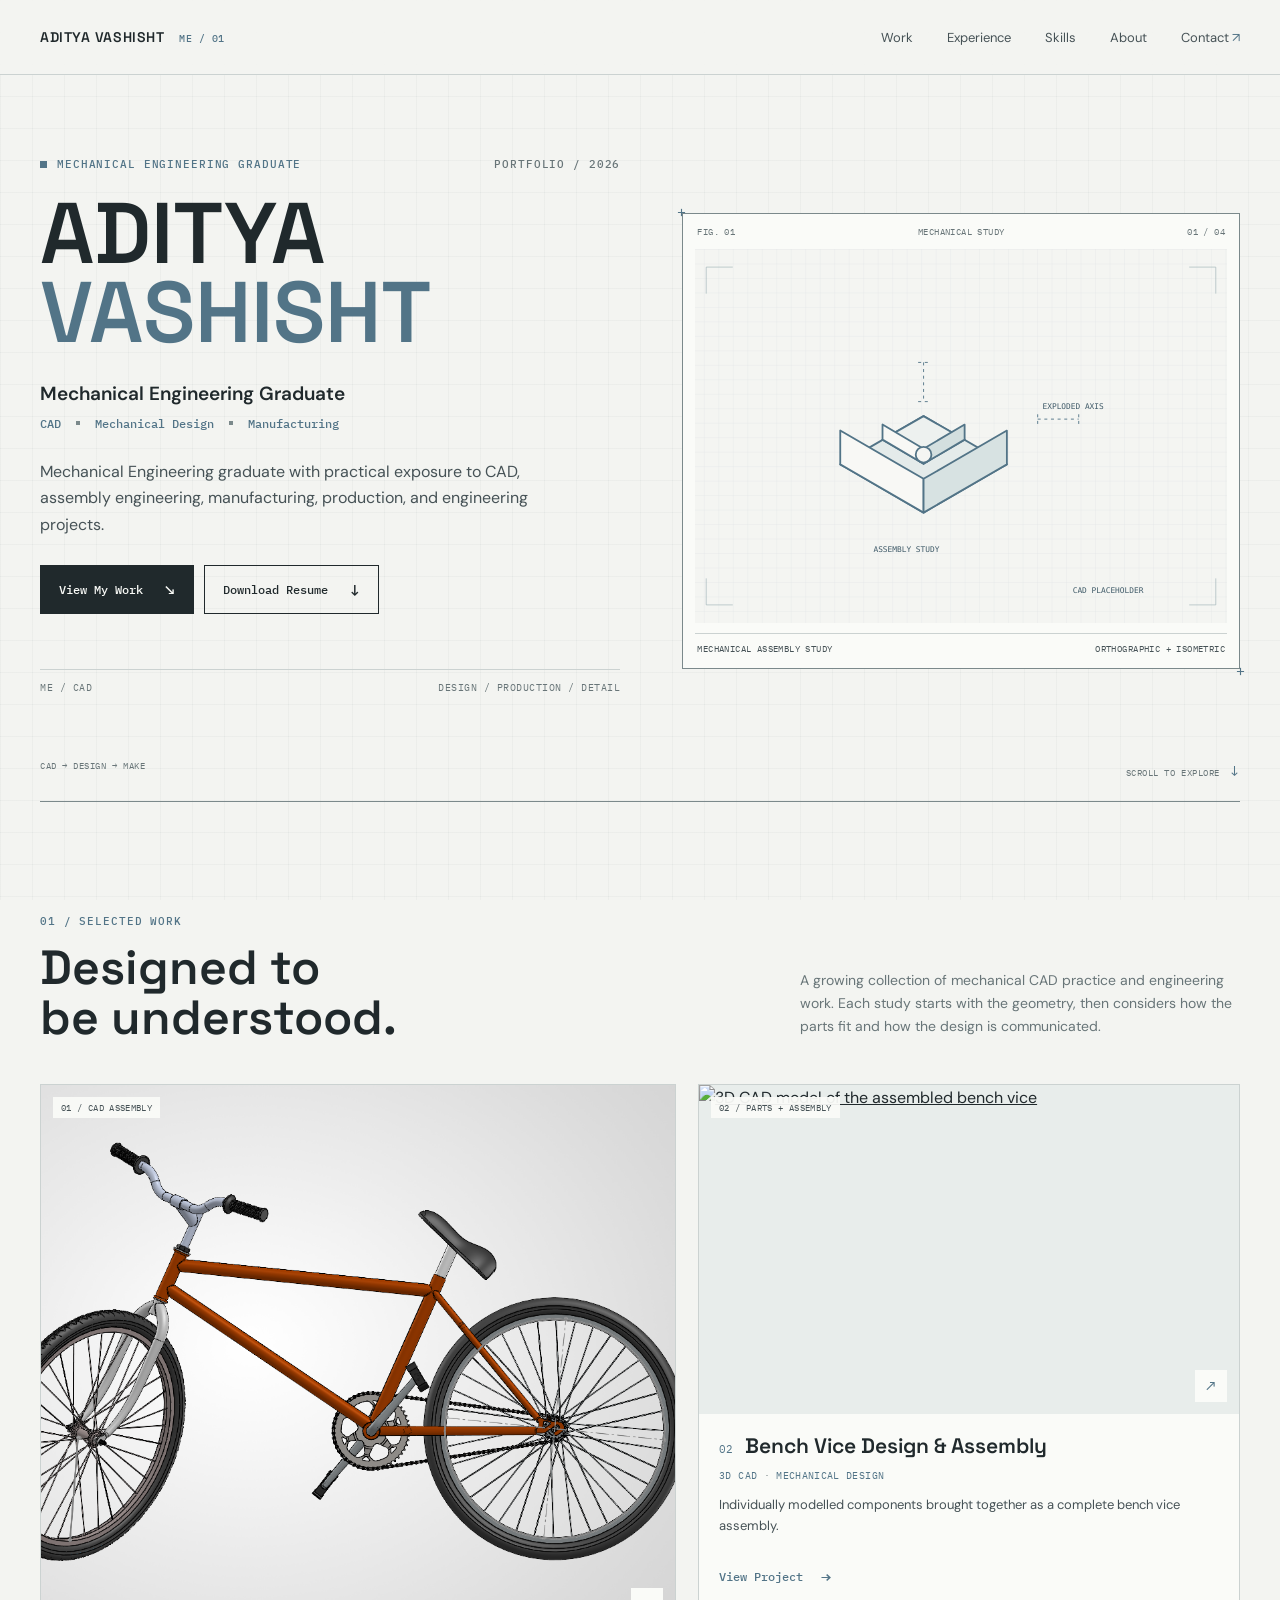
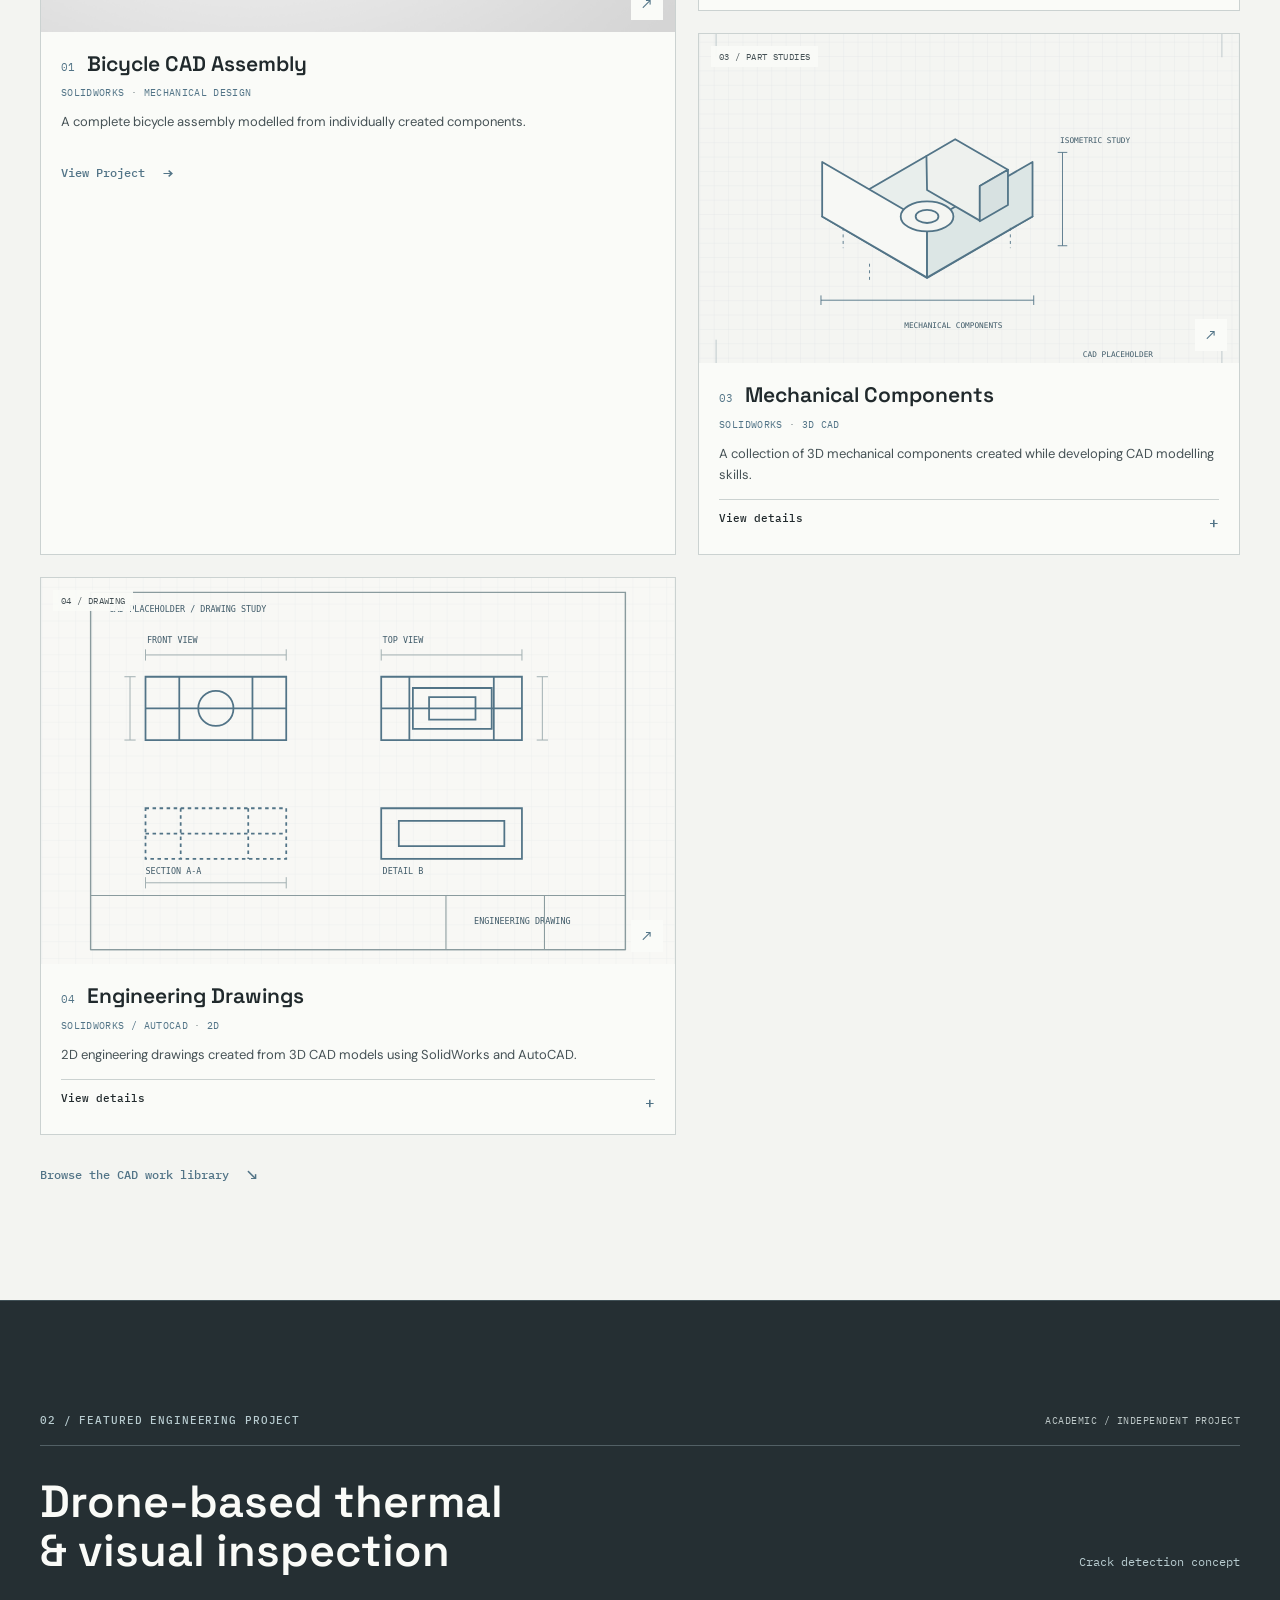
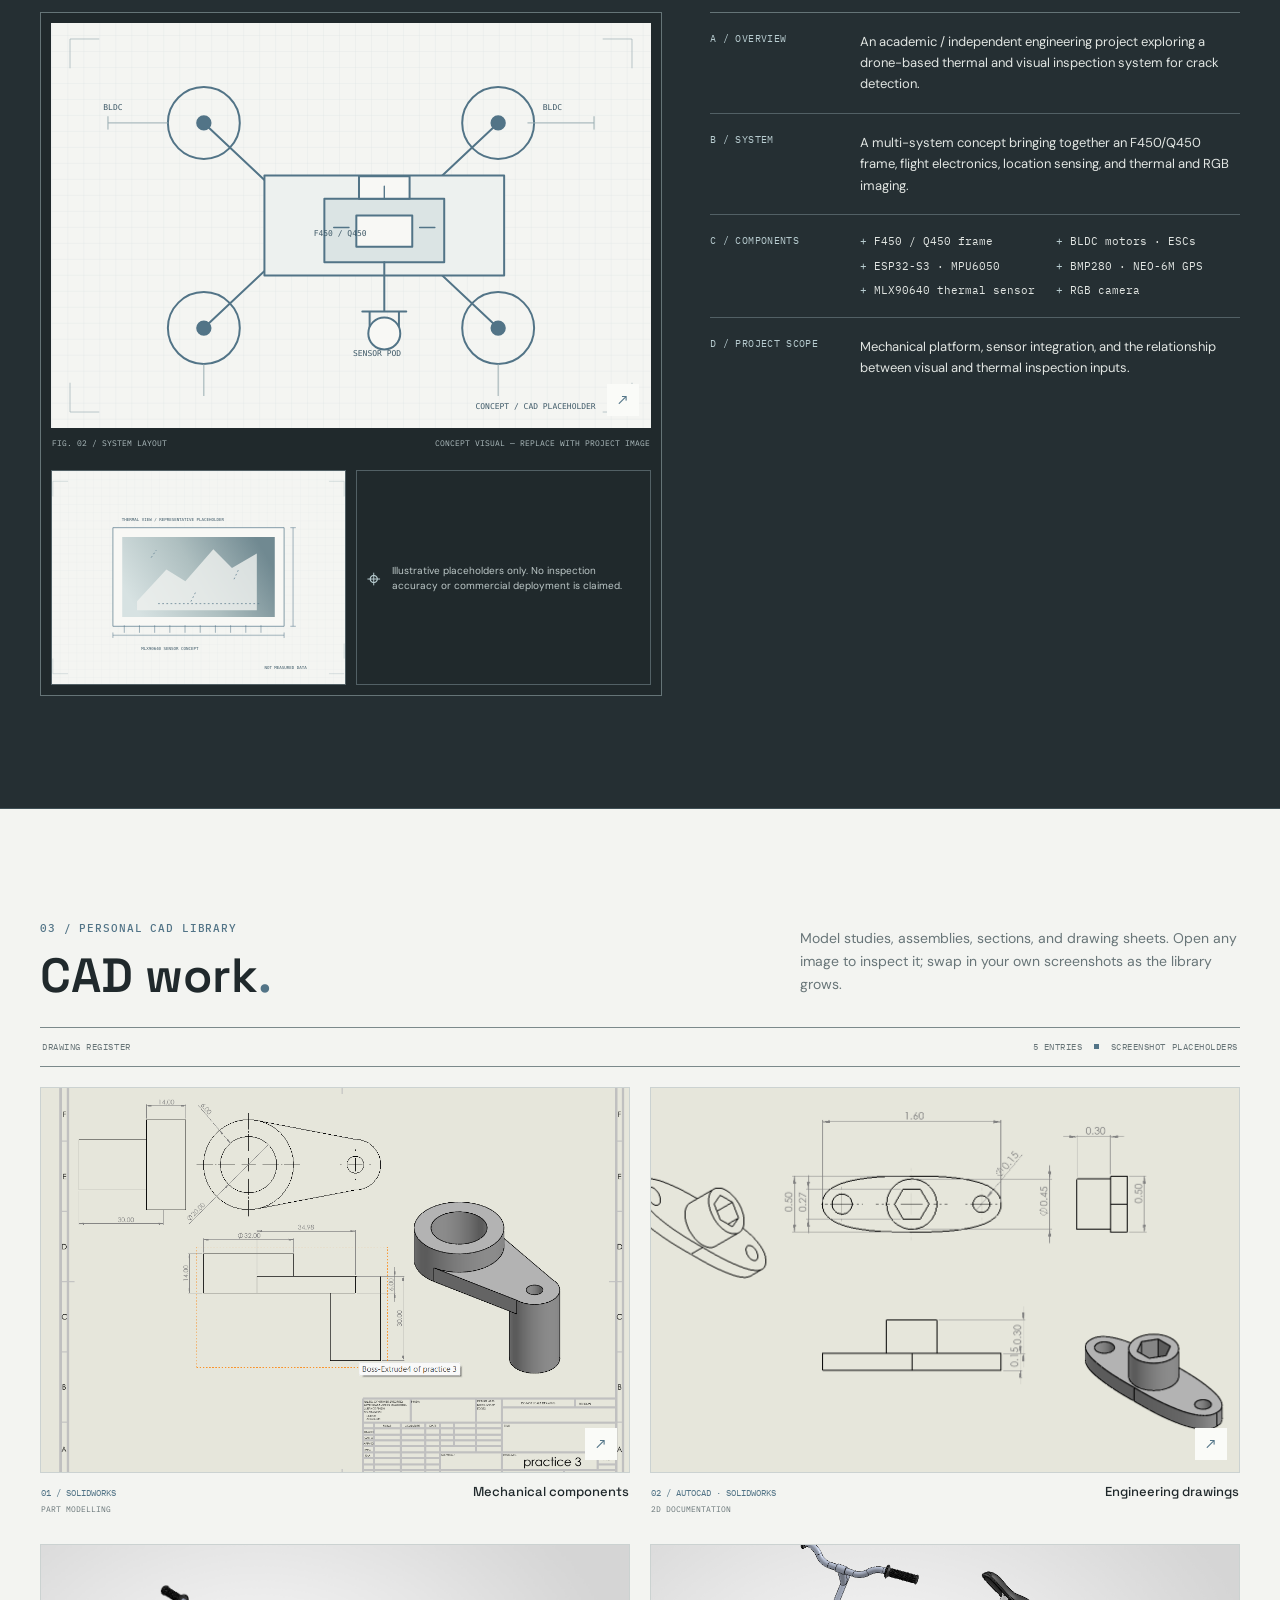
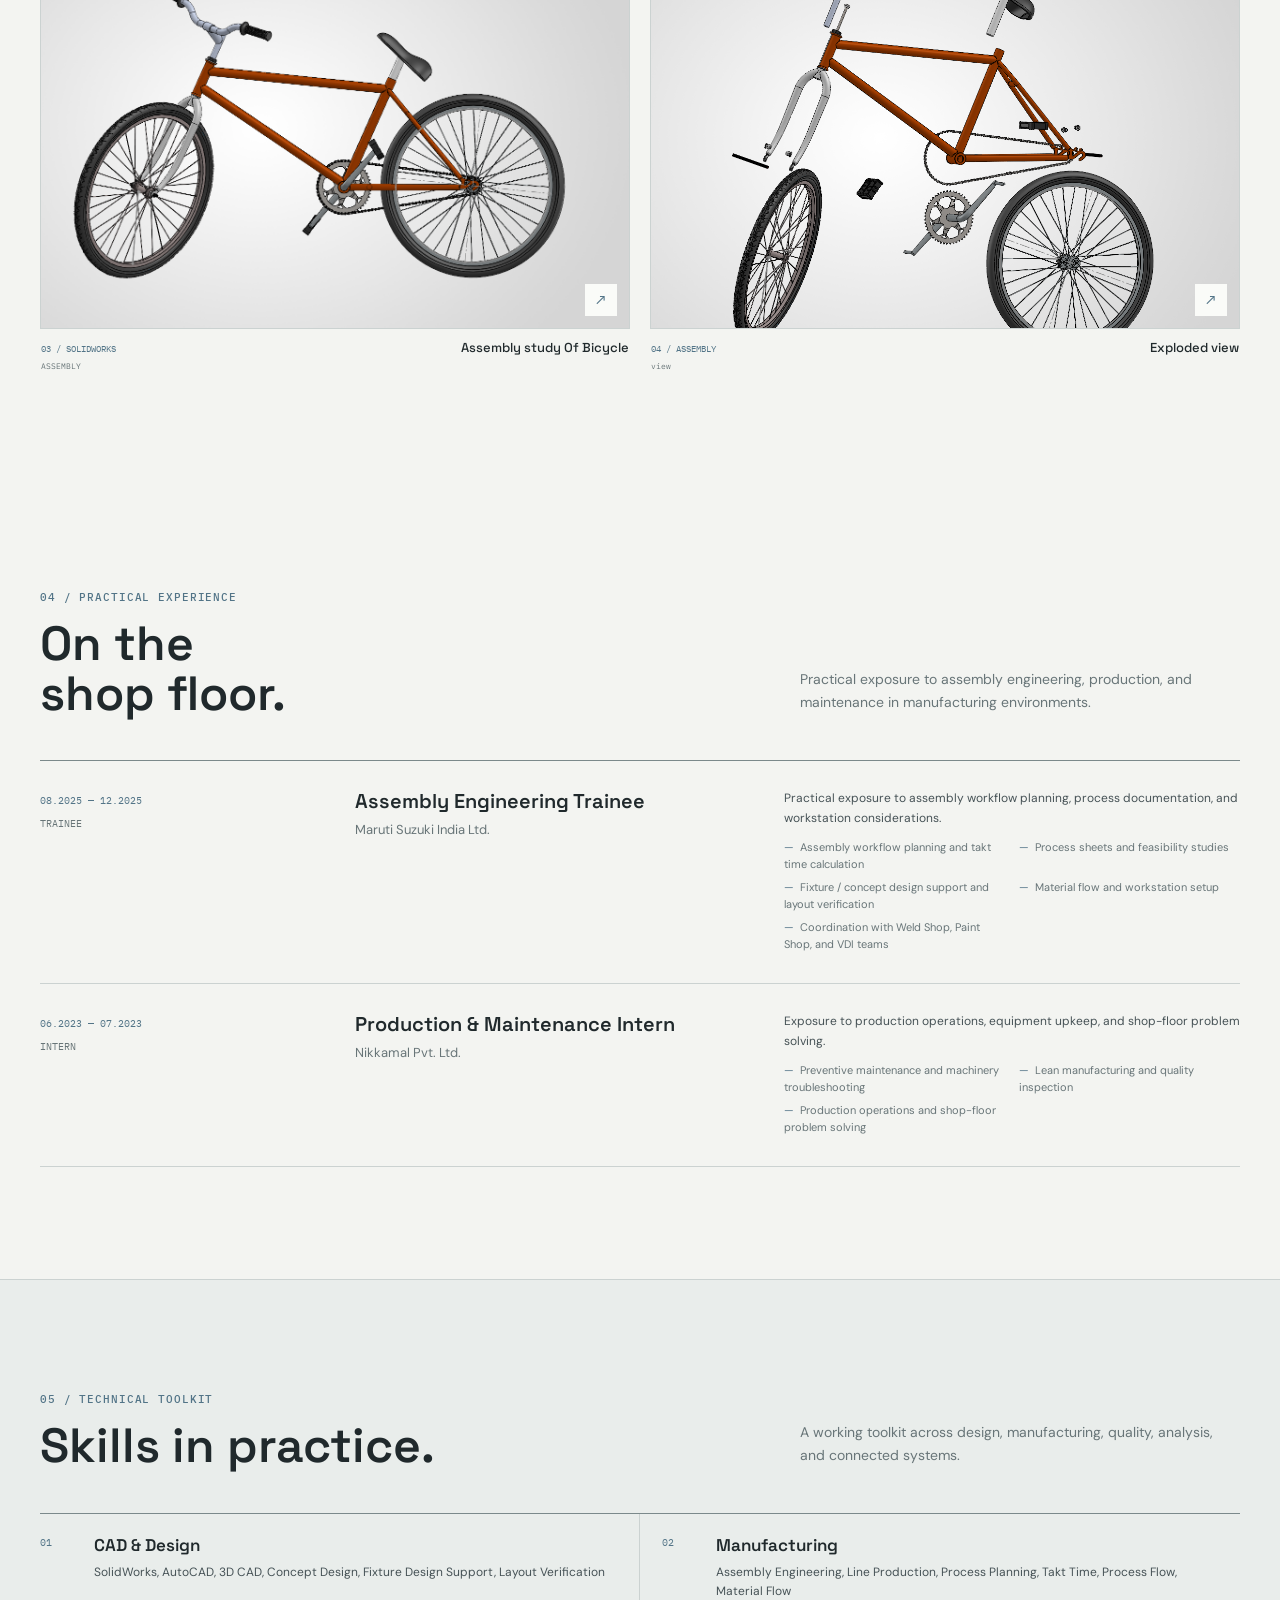
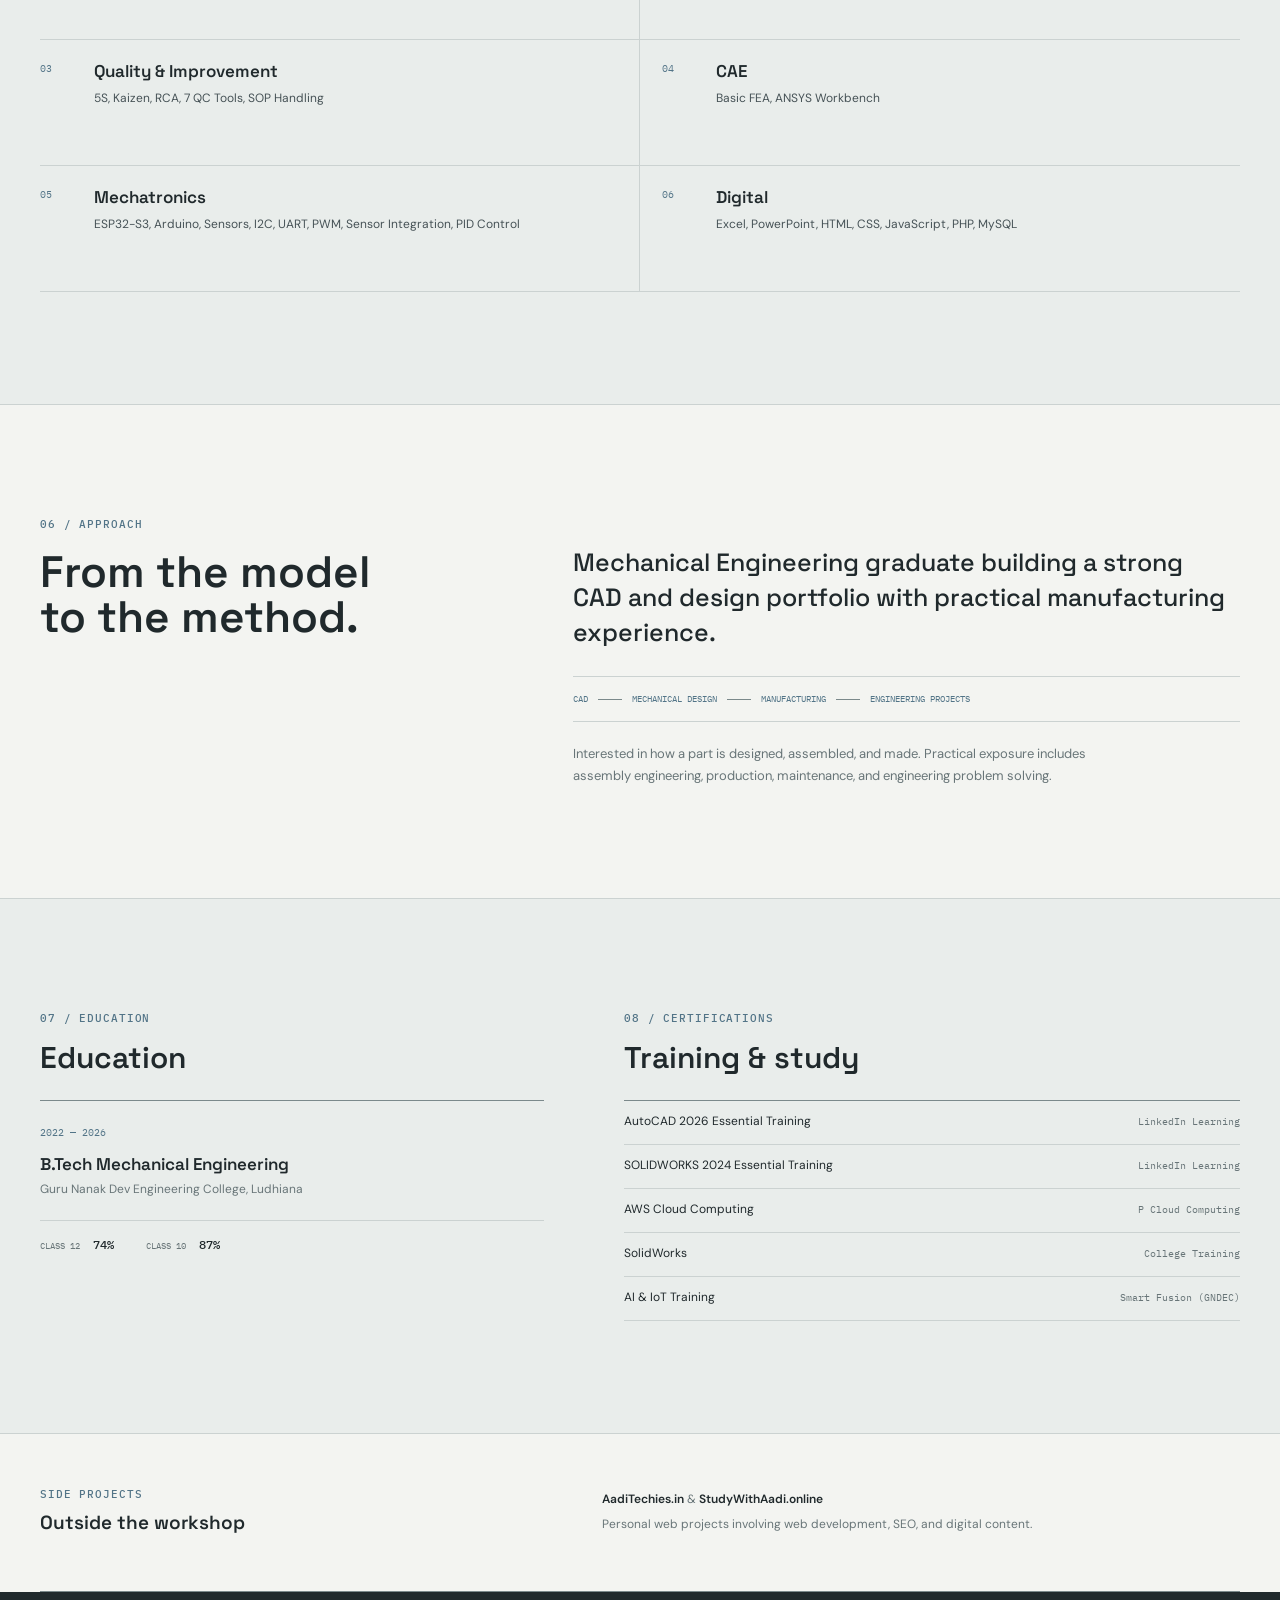
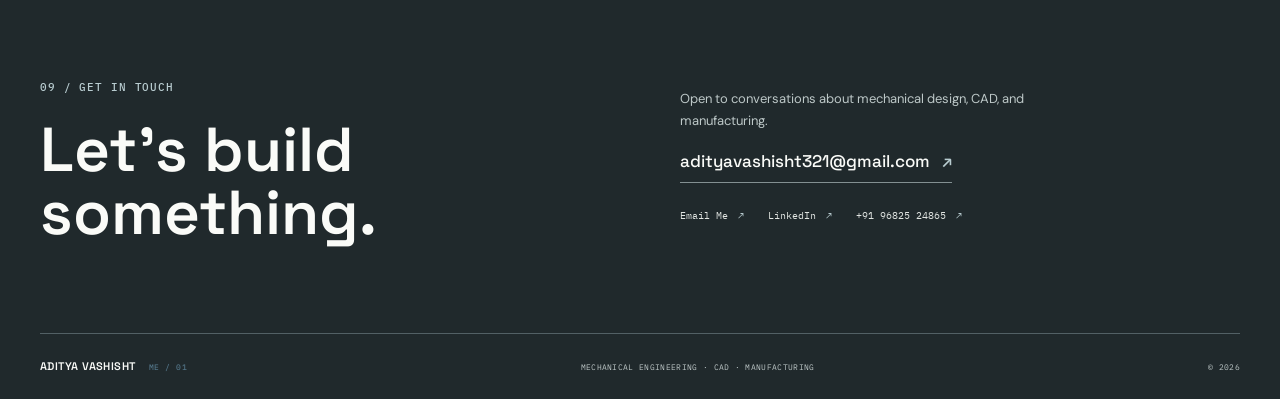
==== commit b258223f: "Update print statement from 'Hello' to 'Goodbye'" ====
--- a/index.html
+++ b/index.html
@@ -72,12 +72,24 @@
                     </div>
                 </article>
                 <article class="project-card">
+                    <a class="image-trigger project-image" href="projects/bench-vice.html" aria-label="View the Bench Vice Design and Assembly project">
+                        <img src="assets/images/cad/bench-vise-placeholder.png" alt="3D CAD model of the assembled bench vice" loading="lazy">
+                        <span class="image-index">02 / PARTS + ASSEMBLY</span><span class="image-zoom" aria-hidden="true">↗</span>
+                    </a>
+                    <div class="project-copy">
+                        <div class="project-titleline"><span class="project-number">02</span><h3>Bench Vice Design &amp; Assembly</h3></div>
+                        <p class="project-software">3D CAD <span>·</span> MECHANICAL DESIGN</p>
+                        <p>Individually modelled components brought together as a complete bench vice assembly.</p>
+                        <a class="text-link" href="projects/bench-vice.html">View Project <span aria-hidden="true">→</span></a>
+                    </div>
+                </article>
+                <article class="project-card">
                     <button class="image-trigger project-image" type="button" data-lightbox="assets/images/cad/components-placeholder.svg" data-alt="Mechanical components CAD placeholder">
                         <img src="assets/images/cad/components-placeholder.svg" alt="Mechanical components CAD placeholder" loading="lazy">
-                        <span class="image-index">02 / PART STUDIES</span><span class="image-zoom" aria-hidden="true">↗</span>
+                        <span class="image-index">03 / PART STUDIES</span><span class="image-zoom" aria-hidden="true">↗</span>
                     </button>
                     <div class="project-copy">
-                        <div class="project-titleline"><span class="project-number">02</span><h3>Mechanical Components</h3></div>
+                        <div class="project-titleline"><span class="project-number">03</span><h3>Mechanical Components</h3></div>
                         <p class="project-software">SOLIDWORKS <span>·</span> 3D CAD</p>
                         <p>A collection of 3D mechanical components created while developing CAD modelling skills.</p>
                         <details class="project-details"><summary>View details <span aria-hidden="true">+</span></summary><div><p>Individual model studies explore solid geometry and clear visual presentation. Replace this placeholder with component renders or model screenshots.</p><ul><li>3D part modelling</li><li>Feature-based CAD practice</li></ul></div></details>
@@ -86,10 +98,10 @@
                 <article class="project-card">
                     <button class="image-trigger project-image" type="button" data-lightbox="assets/images/cad/drawing-placeholder.svg" data-alt="Engineering drawing sheet placeholder">
                         <img src="assets/images/cad/drawing-placeholder.svg" alt="Engineering drawing sheet placeholder" loading="lazy">
-                        <span class="image-index">03 / DRAWING</span><span class="image-zoom" aria-hidden="true">↗</span>
+                        <span class="image-index">04 / DRAWING</span><span class="image-zoom" aria-hidden="true">↗</span>
                     </button>
                     <div class="project-copy">
-                        <div class="project-titleline"><span class="project-number">03</span><h3>Engineering Drawings</h3></div>
+                        <div class="project-titleline"><span class="project-number">04</span><h3>Engineering Drawings</h3></div>
                         <p class="project-software">SOLIDWORKS / AUTOCAD <span>·</span> 2D</p>
                         <p>2D engineering drawings created from 3D CAD models using SolidWorks and AutoCAD.</p>
                         <details class="project-details"><summary>View details <span aria-hidden="true">+</span></summary><div><p>Drawing studies translate a 3D model into views and sections that help communicate part geometry. Replace this placeholder with your own drawing sheets.</p><ul><li>2D drawing practice</li><li>Views from 3D models</li></ul></div></details>
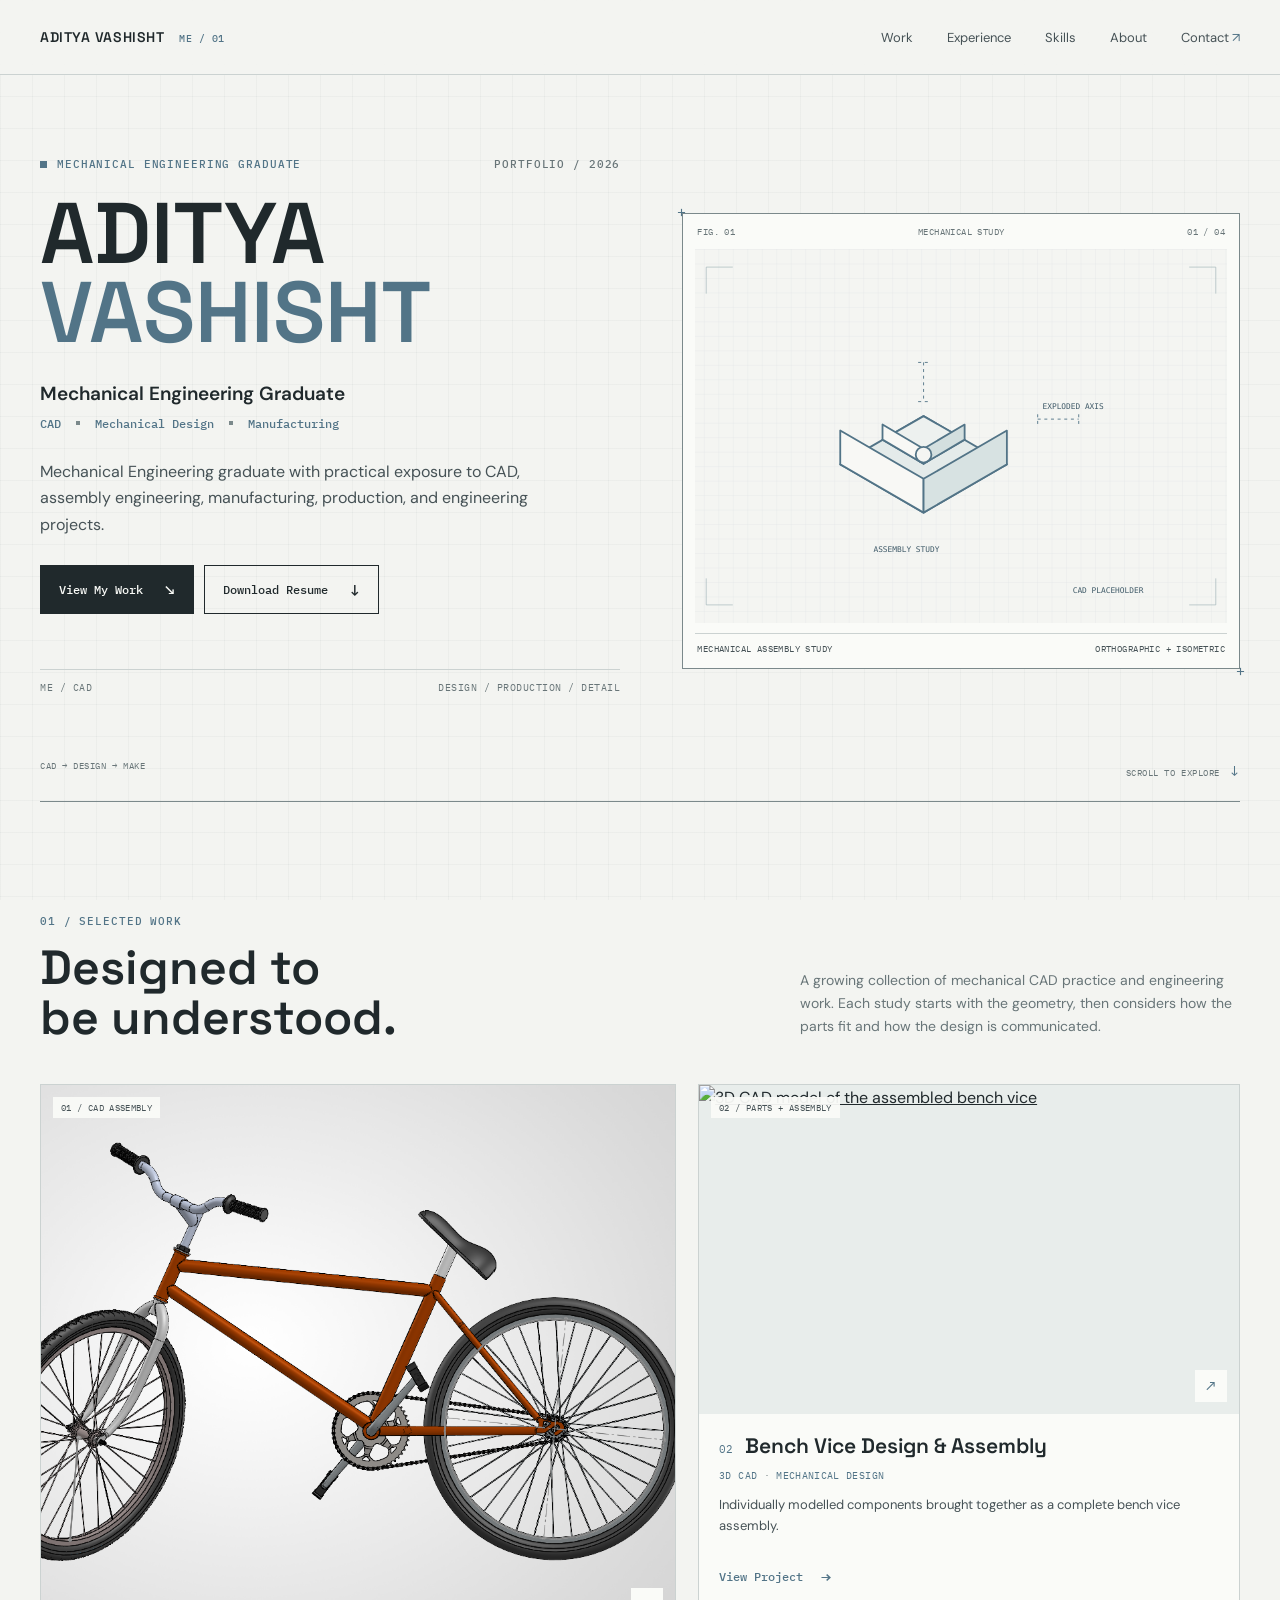
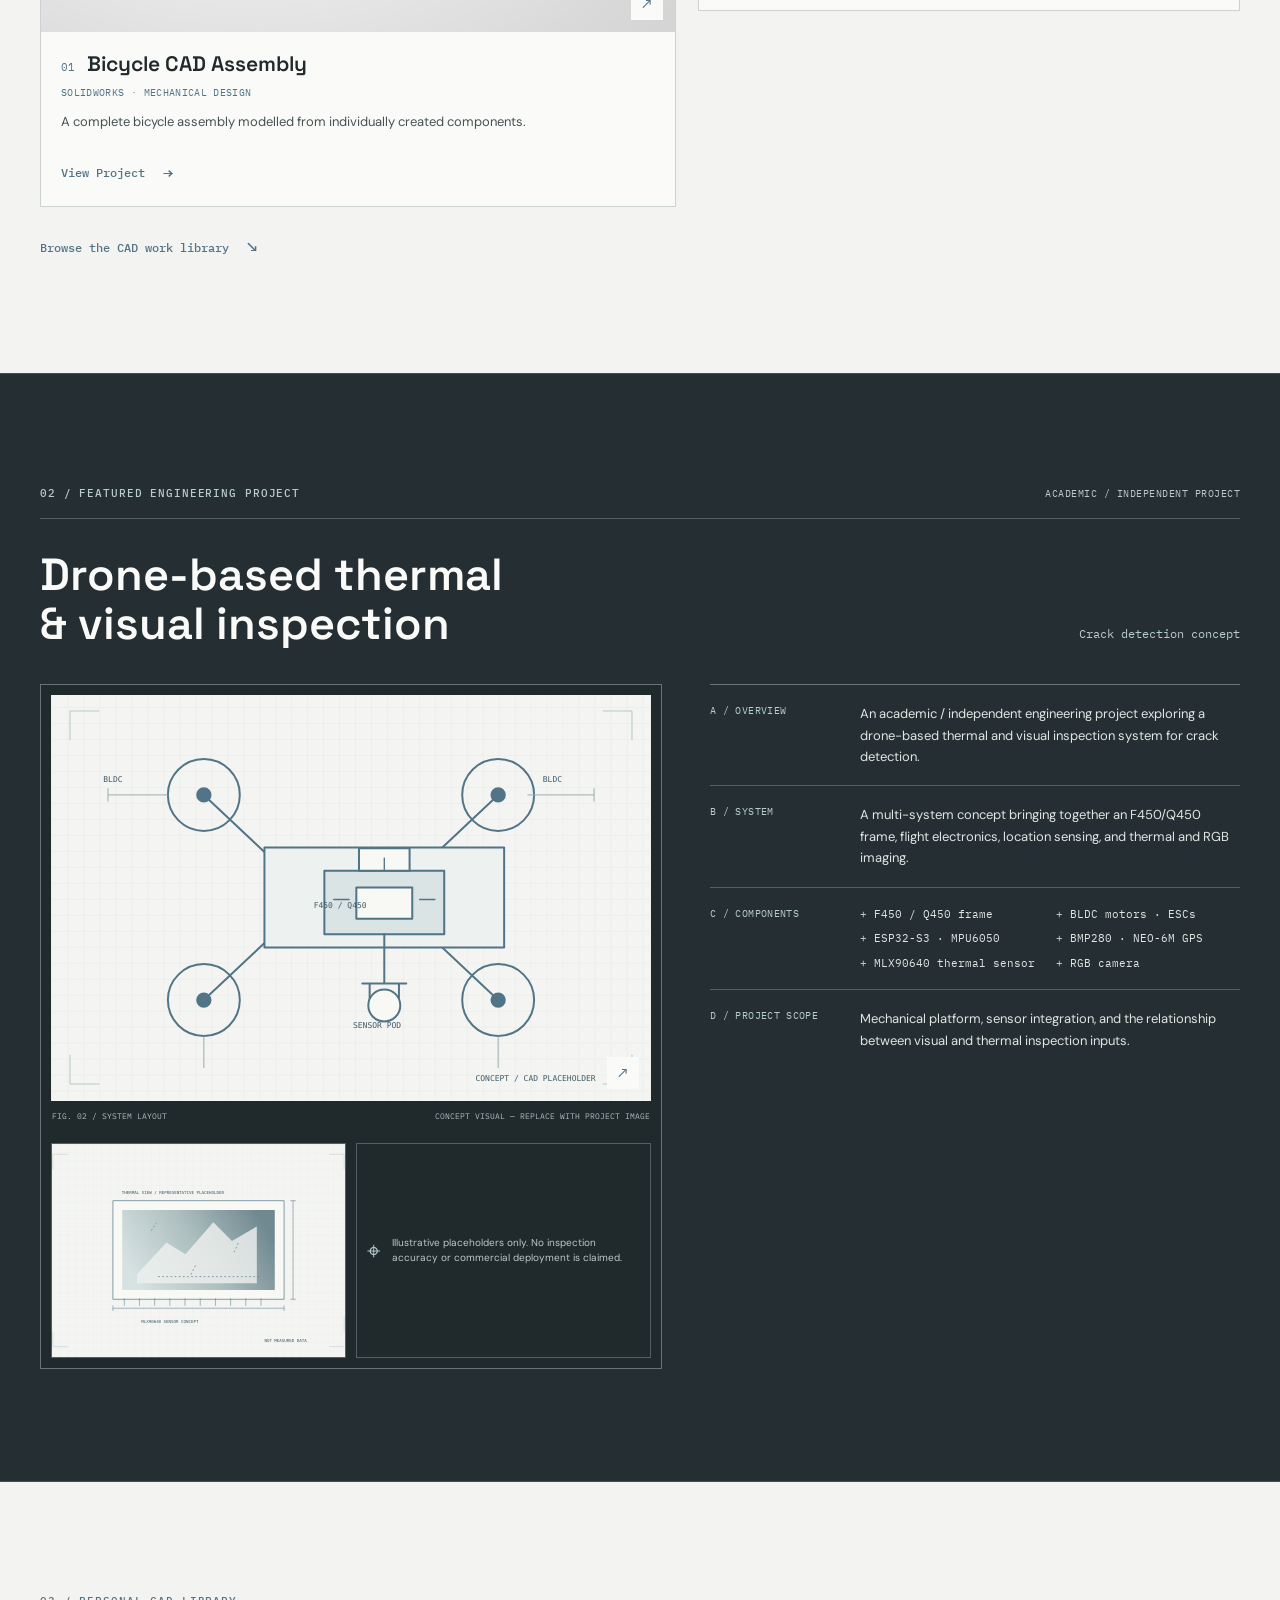
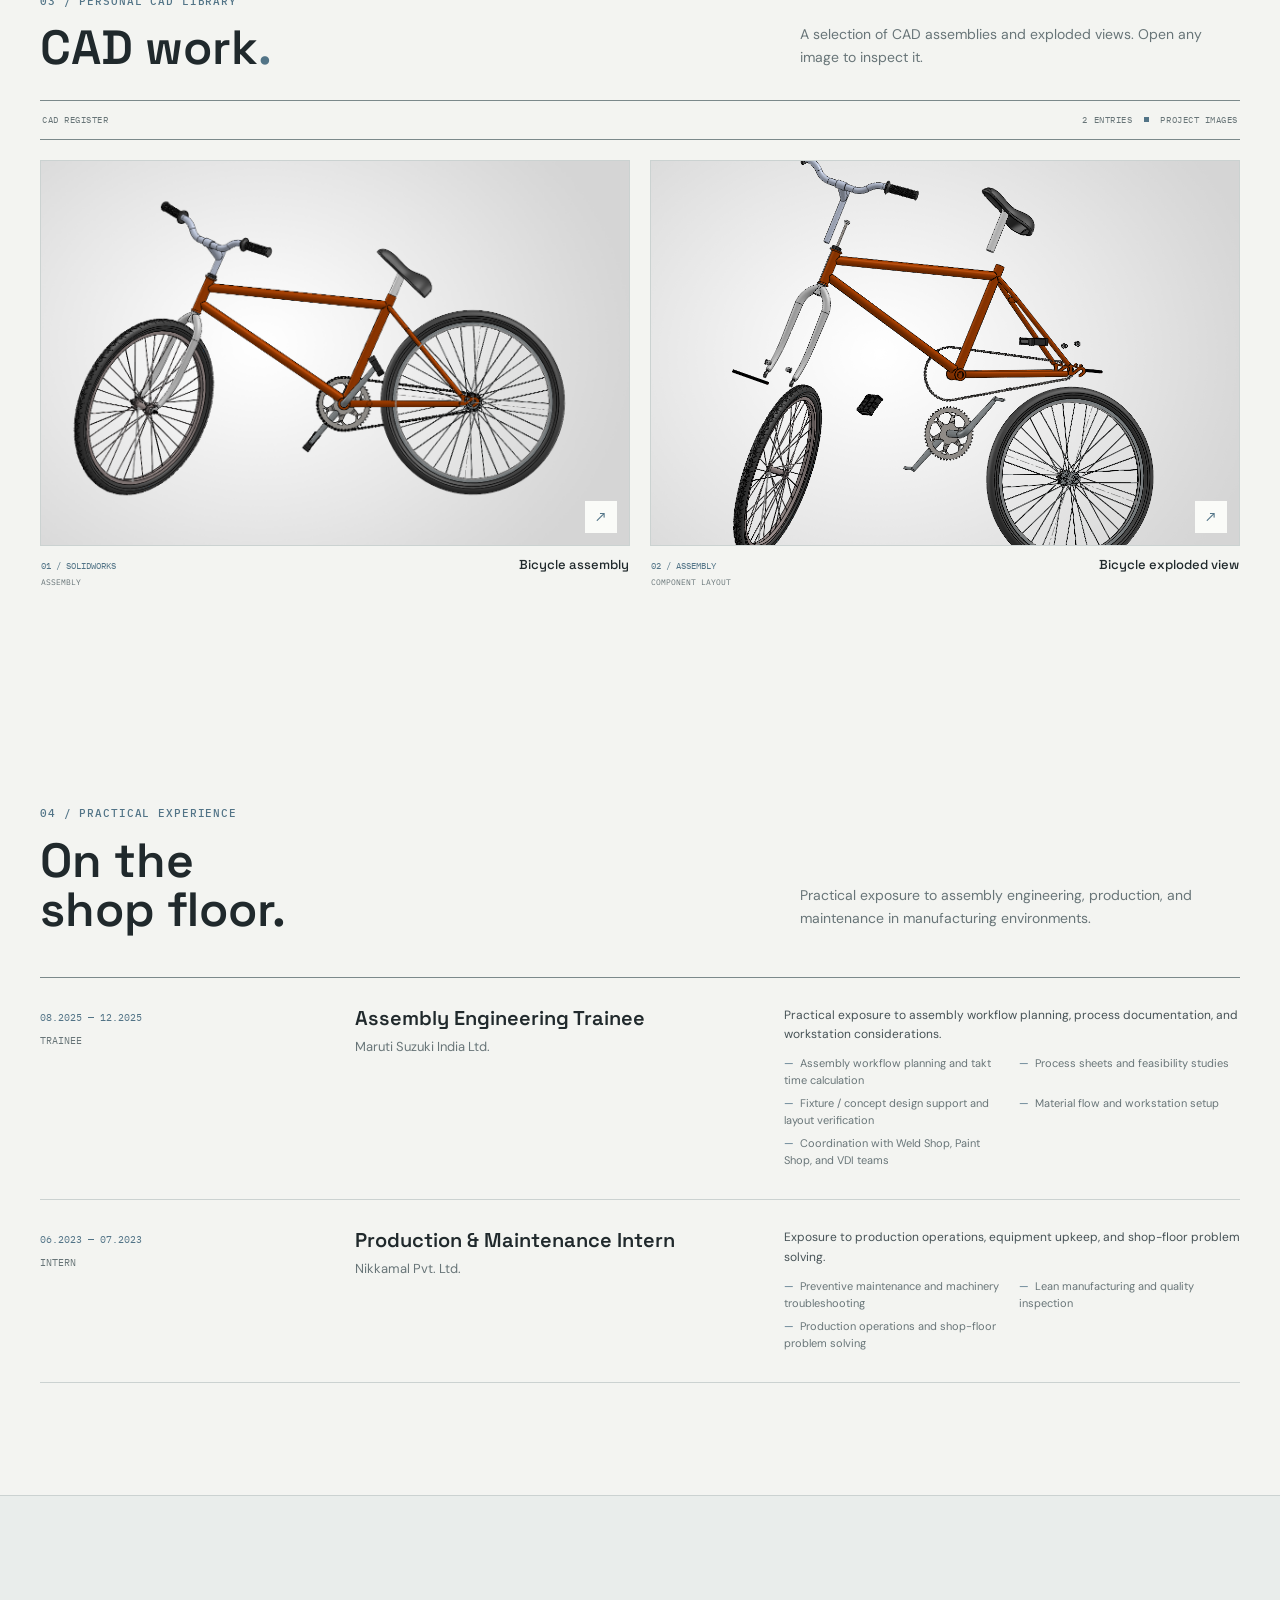
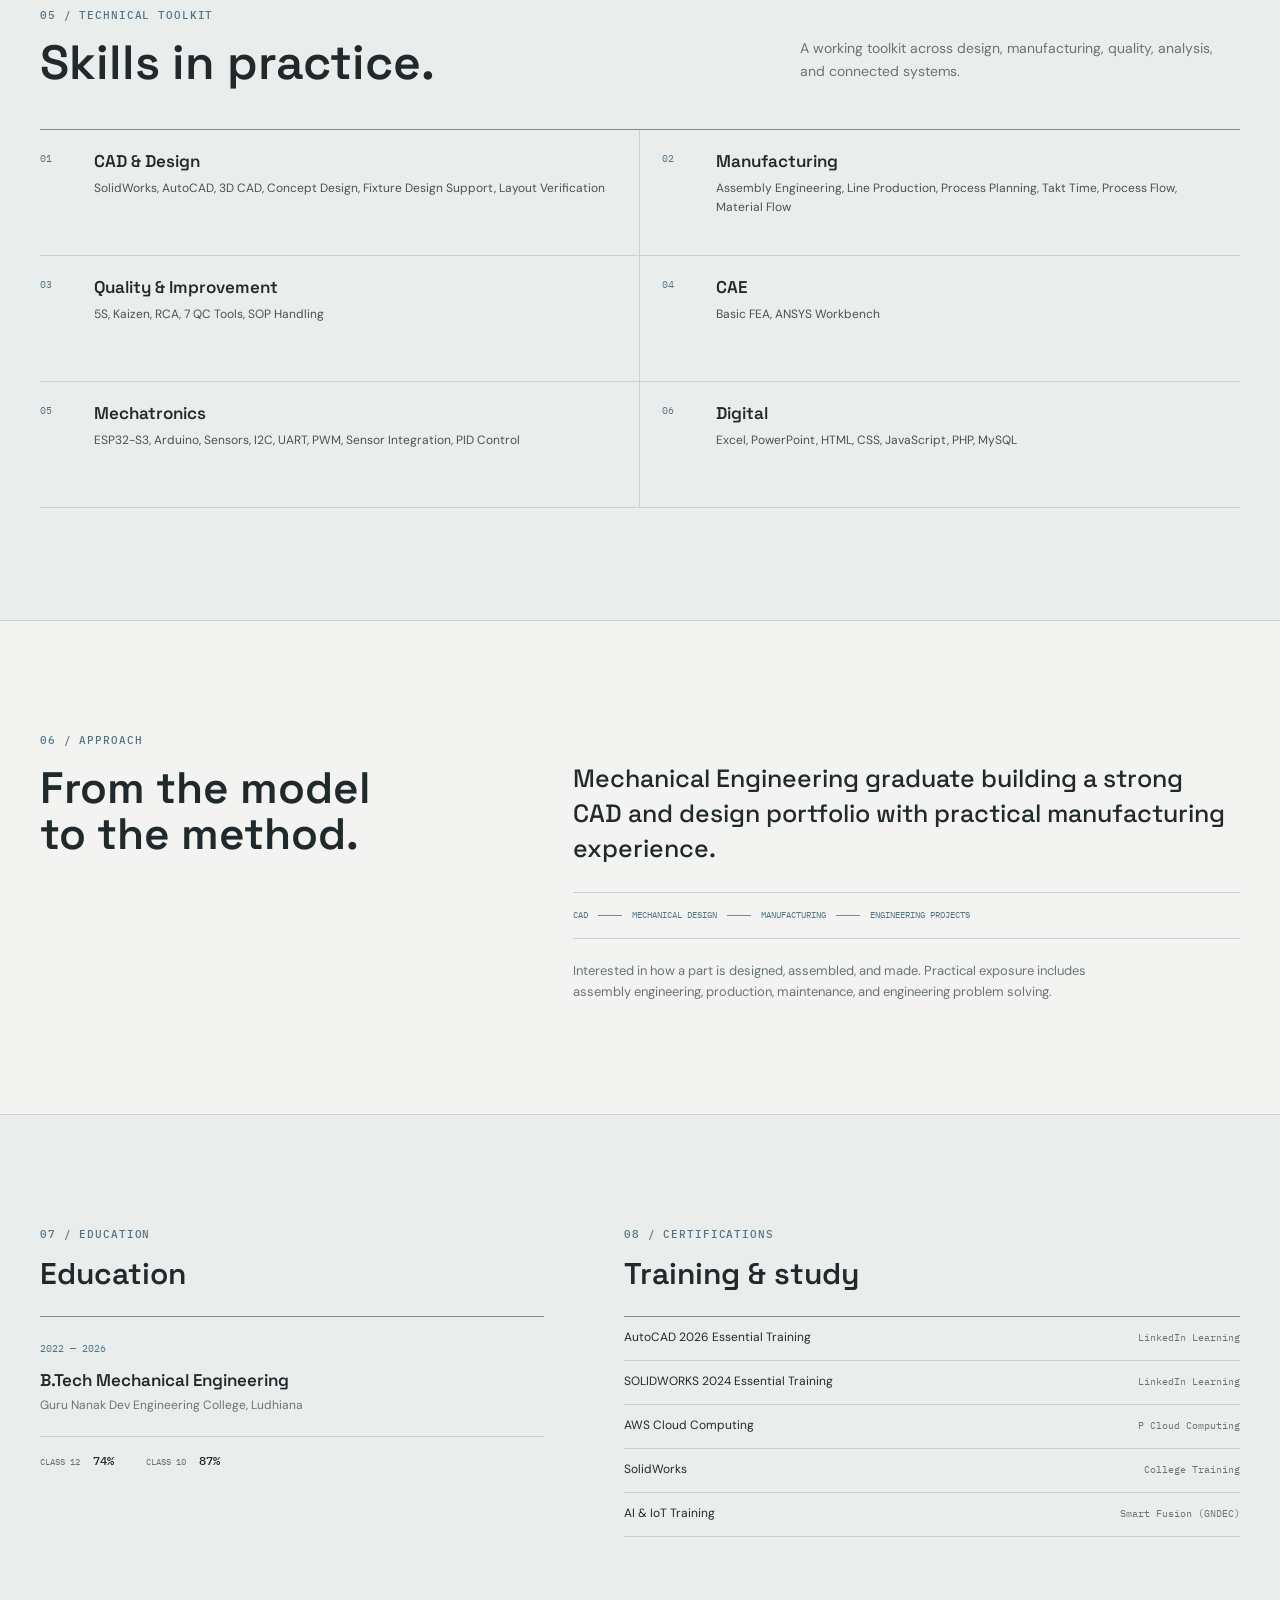
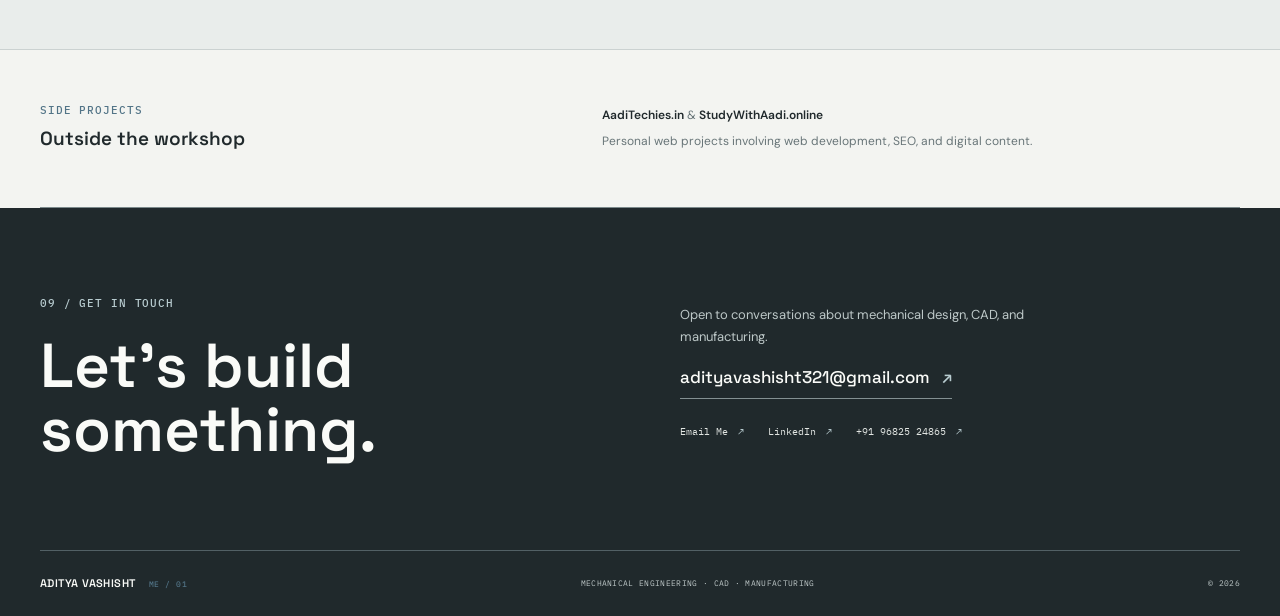
==== commit 27c78f2b: "Update greeting from 'Hello' to 'Goodbye'" ====
--- a/index.html
+++ b/index.html
@@ -83,30 +83,6 @@
                         <a class="text-link" href="projects/bench-vice.html">View Project <span aria-hidden="true">→</span></a>
                     </div>
                 </article>
-                <article class="project-card">
-                    <button class="image-trigger project-image" type="button" data-lightbox="assets/images/cad/components-placeholder.svg" data-alt="Mechanical components CAD placeholder">
-                        <img src="assets/images/cad/components-placeholder.svg" alt="Mechanical components CAD placeholder" loading="lazy">
-                        <span class="image-index">03 / PART STUDIES</span><span class="image-zoom" aria-hidden="true">↗</span>
-                    </button>
-                    <div class="project-copy">
-                        <div class="project-titleline"><span class="project-number">03</span><h3>Mechanical Components</h3></div>
-                        <p class="project-software">SOLIDWORKS <span>·</span> 3D CAD</p>
-                        <p>A collection of 3D mechanical components created while developing CAD modelling skills.</p>
-                        <details class="project-details"><summary>View details <span aria-hidden="true">+</span></summary><div><p>Individual model studies explore solid geometry and clear visual presentation. Replace this placeholder with component renders or model screenshots.</p><ul><li>3D part modelling</li><li>Feature-based CAD practice</li></ul></div></details>
-                    </div>
-                </article>
-                <article class="project-card">
-                    <button class="image-trigger project-image" type="button" data-lightbox="assets/images/cad/drawing-placeholder.svg" data-alt="Engineering drawing sheet placeholder">
-                        <img src="assets/images/cad/drawing-placeholder.svg" alt="Engineering drawing sheet placeholder" loading="lazy">
-                        <span class="image-index">04 / DRAWING</span><span class="image-zoom" aria-hidden="true">↗</span>
-                    </button>
-                    <div class="project-copy">
-                        <div class="project-titleline"><span class="project-number">04</span><h3>Engineering Drawings</h3></div>
-                        <p class="project-software">SOLIDWORKS / AUTOCAD <span>·</span> 2D</p>
-                        <p>2D engineering drawings created from 3D CAD models using SolidWorks and AutoCAD.</p>
-                        <details class="project-details"><summary>View details <span aria-hidden="true">+</span></summary><div><p>Drawing studies translate a 3D model into views and sections that help communicate part geometry. Replace this placeholder with your own drawing sheets.</p><ul><li>2D drawing practice</li><li>Views from 3D models</li></ul></div></details>
-                    </div>
-                </article>
             </div>
             <a class="text-link" href="#cad-work">Browse the CAD work library <span aria-hidden="true">↘</span></a>
         </section>
@@ -143,14 +119,12 @@
         <section class="cad-library section-wrap section-space" id="cad-work">
             <div class="section-heading library-heading">
                 <div><p class="eyebrow">03 / PERSONAL CAD LIBRARY</p><h2>CAD work<span class="heading-period">.</span></h2></div>
-                <p class="section-intro">Model studies, assemblies, sections, and drawing sheets. Open any image to inspect it; swap in your own screenshots as the library grows.</p>
+                <p class="section-intro">A selection of CAD assemblies and exploded views. Open any image to inspect it.</p>
             </div>
-            <div class="library-toolbar"><span>DRAWING REGISTER</span><span>5 ENTRIES <i></i> SCREENSHOT PLACEHOLDERS</span></div>
+            <div class="library-toolbar"><span>CAD REGISTER</span><span>2 ENTRIES <i></i> PROJECT IMAGES</span></div>
             <div class="library-grid">
-                <figure class="library-item"><button class="image-trigger" type="button" data-lightbox="assets/images/cad/components-placeholder.png" data-alt="SolidWorks model placeholder: mechanical component"><img src="assets/images/cad/components-placeholder.png" alt="SolidWorks model placeholder: mechanical component" loading="lazy"><span class="image-zoom" aria-hidden="true">↗</span></button><figcaption><span>01 / SOLIDWORKS</span><strong>Mechanical components</strong><span>PART MODELLING</span></figcaption></figure>
-                <figure class="library-item"><button class="image-trigger" type="button" data-lightbox="assets/images/cad/drawing-placeholder.png" data-alt="AutoCAD and SolidWorks drawing placeholder"><img src="assets/images/cad/drawing-placeholder.png" alt="AutoCAD and SolidWorks drawing placeholder" loading="lazy"><span class="image-zoom" aria-hidden="true">↗</span></button><figcaption><span>02 / AUTOCAD · SOLIDWORKS</span><strong>Engineering drawings</strong><span>2D DOCUMENTATION</span></figcaption></figure>
-                <figure class="library-item"><button class="image-trigger" type="button" data-lightbox="assets/images/cad/bicycle-main.png" data-alt="CAD assembly placeholder"><img src="assets/images/cad/bicycle-main.png" alt="CAD assembly placeholder" loading="lazy"><span class="image-zoom" aria-hidden="true">↗</span></button><figcaption><span>03 / SOLIDWORKS</span><strong>Assembly study Of Bicycle</strong><span>ASSEMBLY</span></figcaption></figure>
-                <figure class="library-item"><button class="image-trigger" type="button" data-lightbox="assets/images/cad/bicycle-exploded.png" data-alt="CAD section view placeholder"><img src="assets/images/cad/bicycle-exploded.png" alt="CAD section view placeholder" loading="lazy"><span class="image-zoom" aria-hidden="true">↗</span></button><figcaption><span>04 / ASSEMBLY</span><strong>Exploded view</strong><span>view</span></figcaption></figure>
+                <figure class="library-item"><button class="image-trigger" type="button" data-lightbox="assets/images/cad/bicycle-main.png" data-alt="Bicycle CAD assembly"><img src="assets/images/cad/bicycle-main.png" alt="Bicycle CAD assembly" loading="lazy"><span class="image-zoom" aria-hidden="true">↗</span></button><figcaption><span>01 / SOLIDWORKS</span><strong>Bicycle assembly</strong><span>ASSEMBLY</span></figcaption></figure>
+                <figure class="library-item"><button class="image-trigger" type="button" data-lightbox="assets/images/cad/bicycle-exploded.png" data-alt="Exploded bicycle assembly"><img src="assets/images/cad/bicycle-exploded.png" alt="Exploded bicycle assembly" loading="lazy"><span class="image-zoom" aria-hidden="true">↗</span></button><figcaption><span>02 / ASSEMBLY</span><strong>Bicycle exploded view</strong><span>COMPONENT LAYOUT</span></figcaption></figure>
             </div>
         </section>
 
--- a/style.css
+++ b/style.css
@@ -363,6 +363,35 @@
     .contact-email { max-width: 100%; gap: 7px; font-size: 12px; overflow-wrap: anywhere; }
 }
 
+.benchvice-parts { display: grid; grid-template-columns: repeat(2, minmax(0, 1fr)); border-top: 1px solid var(--line-dark); }
+.benchvice-parts article { display: grid; min-width: 0; padding: 18px 22px 19px 0; grid-template-columns: 38px 1fr; gap: 12px; border-bottom: 1px solid var(--line); }
+.benchvice-parts article:nth-child(even) { padding-left: 22px; border-left: 1px solid var(--line); }
+.benchvice-parts article > span { color: var(--steel); font: 11px/1.5 var(--mono); }
+.benchvice-parts h3 { margin: 0; font: 600 17px/1.35 var(--display); }
+.benchvice-parts p { margin: 5px 0 0; color: var(--muted); font-size: 13px; line-height: 1.55; }
+.benchvice-exploded figcaption { display: flex; padding: 10px 2px 1px; justify-content: space-between; gap: 16px; color: var(--muted); font: 9px/1.6 var(--mono); }
+.benchvice-videos { display: grid; grid-template-columns: repeat(2, minmax(0, 1fr)); gap: 22px; }
+.benchvice-video-card { min-width: 0; padding: 9px; border: 1px solid var(--line); background: var(--paper-bright); }
+.benchvice-video-frame { position: relative; overflow: hidden; aspect-ratio: 1.65; background: var(--ink); }
+.benchvice-video-frame video { display: block; width: 100%; height: 100%; aspect-ratio: 1.65; background: var(--ink); object-fit: contain; }
+.benchvice-video-frame video[hidden], .benchvice-video-placeholder[hidden] { display: none; }
+.benchvice-video-placeholder { position: absolute; inset: 0; display: grid; padding: 16px; overflow: hidden; place-items: center; background: var(--panel); }
+.benchvice-video-placeholder > img { position: absolute; inset: 0; width: 100%; height: 100%; object-fit: cover; opacity: .22; }
+.benchvice-video-placeholder > div { position: relative; display: flex; max-width: 100%; padding: 14px 18px; flex-direction: column; align-items: center; gap: 5px; border: 1px solid rgba(123, 137, 139, .65); background: rgba(250, 251, 248, .93); text-align: center; }
+.benchvice-video-placeholder > div > span { color: var(--steel); font: 9px/1.4 var(--mono); letter-spacing: .09em; }
+.benchvice-video-placeholder strong { font: 600 18px/1.25 var(--display); }
+.benchvice-video-placeholder small { color: var(--muted); font-size: 10px; }
+.benchvice-video-card figcaption { display: flex; padding: 10px 2px 1px; justify-content: space-between; gap: 12px; color: var(--muted); font: 9px/1.5 var(--mono); letter-spacing: .04em; }
+
+@media (max-width: 700px) {
+    .benchvice-parts { grid-template-columns: 1fr; }
+    .benchvice-parts article, .benchvice-parts article:nth-child(even) { padding: 15px 0; border-left: 0; }
+    .benchvice-videos { grid-template-columns: 1fr; gap: 14px; }
+    .benchvice-exploded figcaption { align-items: start; flex-direction: column; gap: 4px; font-size: 8px; }
+    .benchvice-video-placeholder > div { padding: 10px 12px; }
+    .benchvice-video-placeholder strong { font-size: 16px; }
+}
+
 .project-card-bicycle { display: grid; grid-template-columns: .9fr 1.1fr; align-items: center; }
 .project-card-bicycle .project-image { height: 100%; min-height: 220px; aspect-ratio: auto; }
 .project-card-bicycle .project-copy { padding: 26px; }
